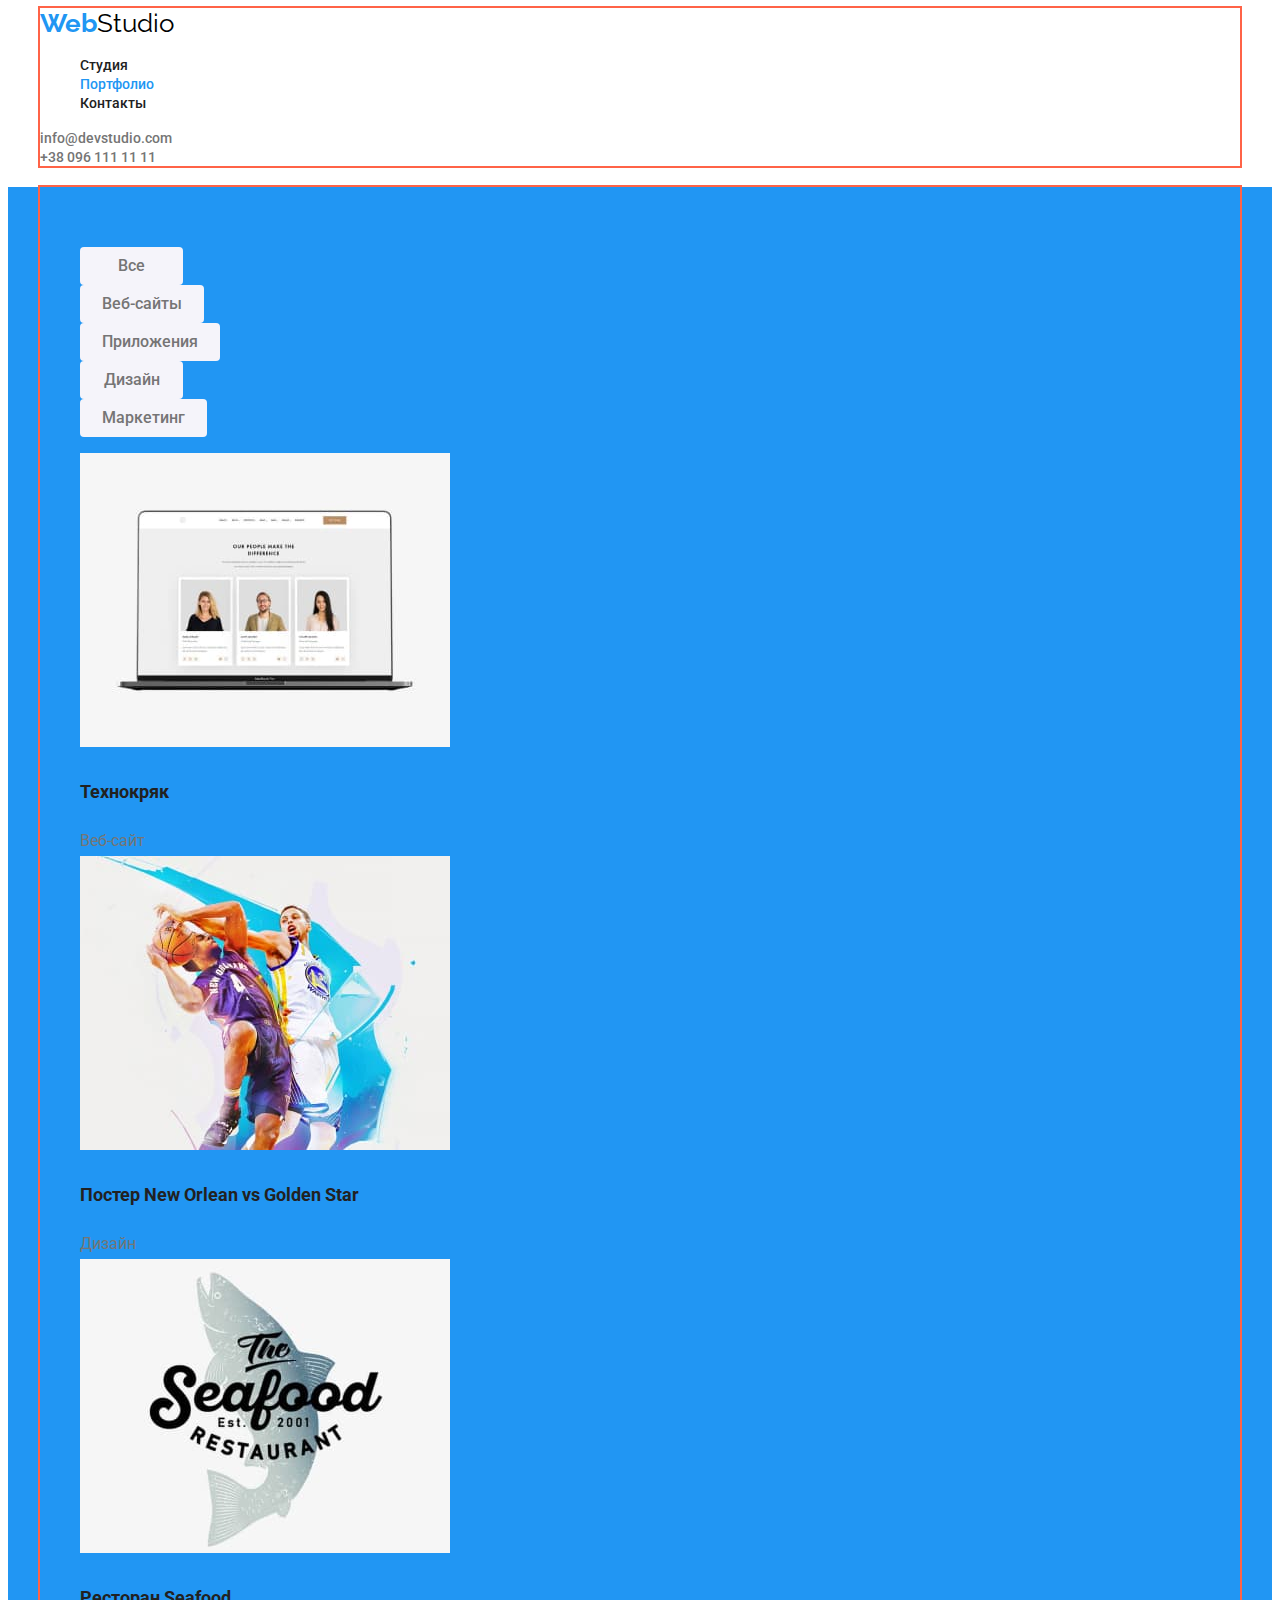
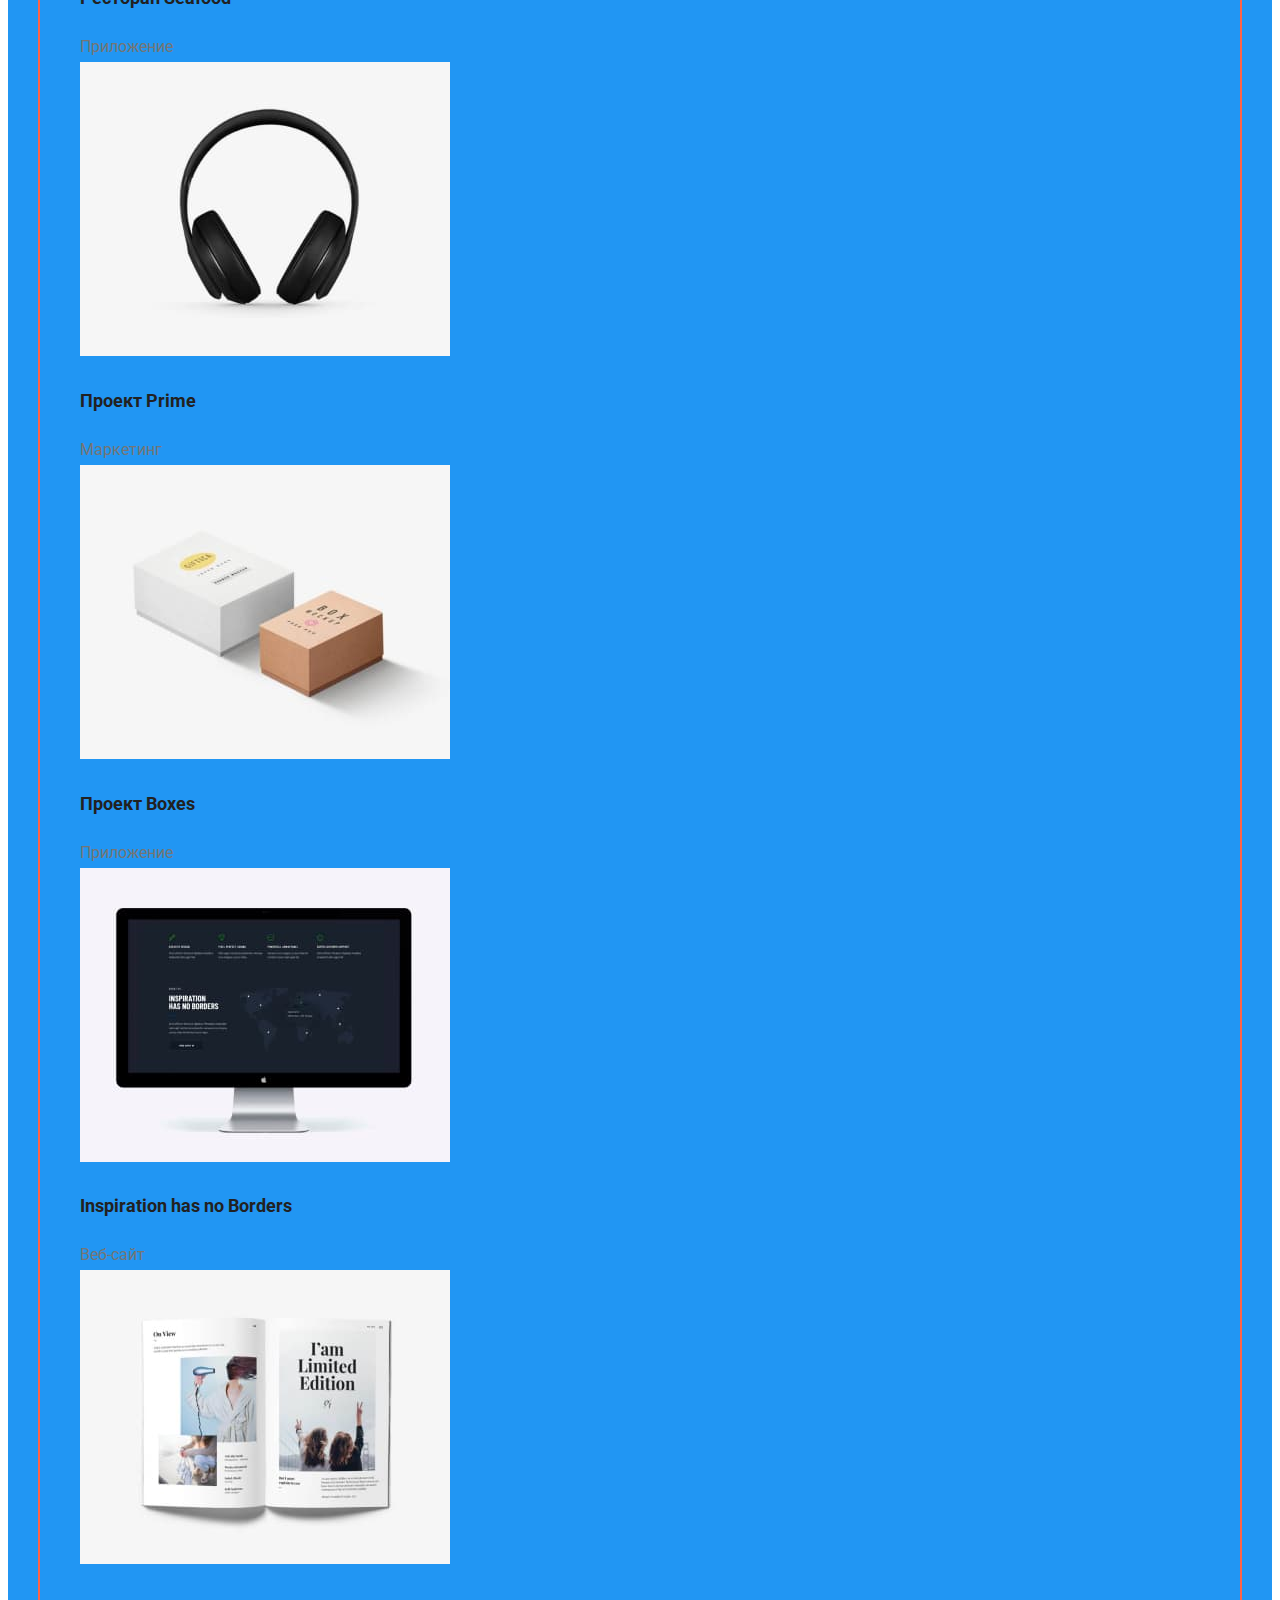
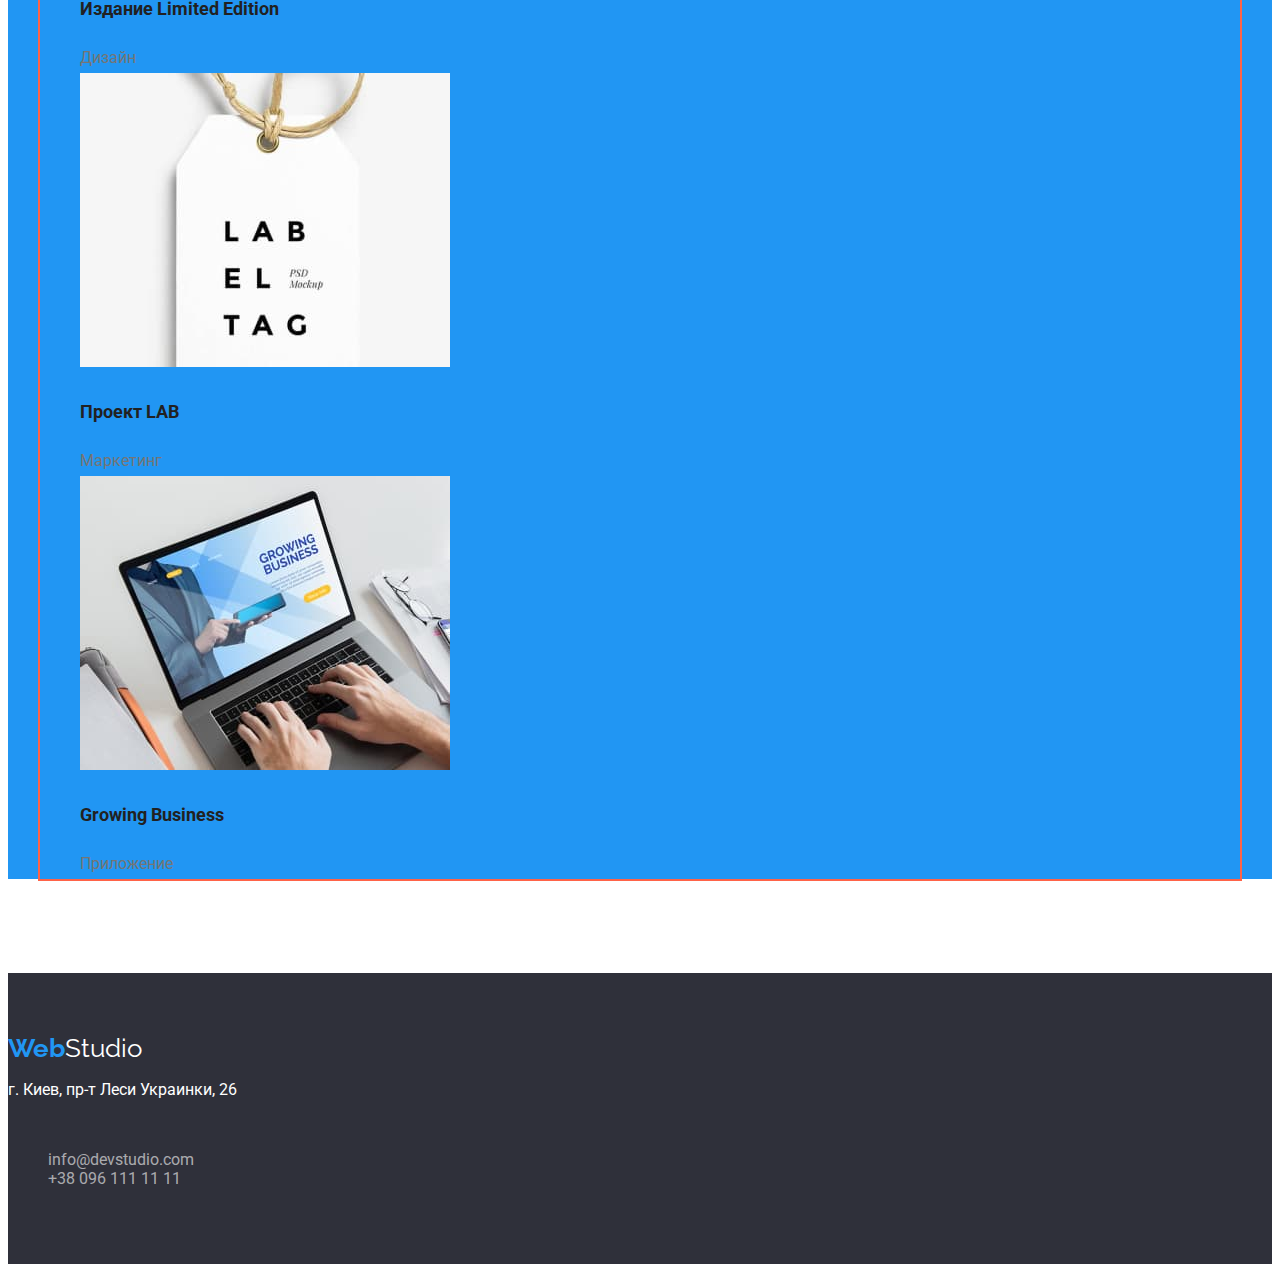
==== portfolio.html @ 6b180fa5 "HW3-marg-pad" ====
<!DOCTYPE html>
<html lang="ru">
<head>
    <meta charset="UTF-8">
    <meta http-equiv="X-UA-Compatible" content="IE=edge">
    <meta name="viewport" content="width=device-width, initial-scale=1.0">
    <title>Портфолио</title>
    <link rel="preconnect" href="https://fonts.googleapis.com">
    <link rel="preconnect" href="https://fonts.gstatic.com" crossorigin>
    <link
        href="https://fonts.googleapis.com/css2?family=Oleo+Script&family=Raleway:wght@700&family=Roboto:wght@400;500;700;900&display=swap"
        rel="stylesheet">
    <link rel="stylesheet" href="./css/styles.css">
</head>
<body>
    <!--Шапка профиля-->
    <div class="container">
        <header class="header">
            <nav class="nav">
                <a href="./index.html" class="logo"><span class="logo-part">Web</span>Studio</a>
                <ul class="nav-list">
                    <li><a href="./index.html" class="nav-link">Студия</a></li>
                    <li><a href="./portfolio.html" class="nav-link-current">Портфолио</a></li>
                    <li><a href="" class="nav-link">Контакты</a></li>
                </ul>
            </nav>
            <ul class="auth-list">
                <li><a href="mailto:info@devstudio.com" class="auth-link">info@devstudio.com</a></li>
                <li><a href="tel:+380961111111" class="auth-link">+38 096 111 11 11</a></li>
            </ul>
        </header>
    </div>
    <main>
        <!--Примеры работ-->
        <section class="works">
           <div class="container">
                <h1 class="works-title">Our works</h1>
                <ul class="filter-list">
                    <li><button type="button" class="filter-btn">Все</button></li>
                    <li><button type="button" class="filter-btn">Веб-сайты</button></li>
                    <li><button type="button" class="filter-btn">Приложения</button></li>
                    <li><button type="button" class="filter-btn">Дизайн</button></li>
                    <li><button type="button" class="filter-btn">Маркетинг</button></li>
                </ul>
                <ul class="exmp-list">
                    <li>
                        <a href="" class="exmp-link">
                            <img src="./images/img5.jpg" alt="notebook with photo" width="370" height="294">
                            <h2 class="exmp-title">Технокряк</h2>
                            <p class="exmp-text">Веб-сайт</p>
                        </a>
                    </li>
                    <li>
                        <a href="" class="exmp-link">
                            <img src="./images/img6.jpg" alt="basketball" width="370" height="294">
                            <h2 class="exmp-title">Постер New Orlean vs Golden Star</h2>
                            <p class="exmp-text">Дизайн</p>
                        </a>
                    </li>
                    <li>
                        <a href="" class="exmp-link">
                            <img src="./images/img7.jpg" alt="seafood restarant" width="370" height="294">
                            <h2 class="exmp-title">Ресторан Seafood</h2>
                            <p class="exmp-text">Приложение</p>
                        </a>
                    </li>
                    <li>
                        <a href="" class="exmp-link">
                            <img src="./images/img8.jpg" alt="headphones" width="370" height="294">
                            <h2 class="exmp-title">Проект Prime</h2>
                            <p class="exmp-text">Маркетинг</p>
                        </a>
                    </li>
                    <li>
                        <a href="" class="exmp-link">
                            <img src="./images/img9.jpg" alt="boxes" width="370" height="294">
                            <h2 class="exmp-title">Проект Boxes</h2>
                            <p class="exmp-text">Приложение</p>
                        </a>
                    </li>
                    <li>
                        <a href="" class="exmp-link">
                            <img src="./images/img10.jpg" alt="monitor" width="370" height="294">
                            <h2 class="exmp-title">Inspiration has no Borders</h2>
                            <p class="exmp-text">Веб-сайт</p>
                        </a>
                    </li>
                    <li>
                        <a href="" class="exmp-link">
                            <img src="./images/img11.jpg" alt="magazine" width="370" height="294">
                            <h2 class="exmp-title">Издание Limited Edition</h2>
                            <p class="exmp-text">Дизайн</p>
                        </a>
                    </li>
                    <li>
                        <a href="" class="exmp-link">
                            <img src="./images/img12.jpg" alt="label" width="370" height="294">
                            <h2 class="exmp-title">Проект LAB</h2>
                            <p class="exmp-text">Маркетинг</p>
                        </a>
                    </li>
                    <li>
                        <a href="" class="exmp-link">
                            <img src="./images/img13.jpg" alt="notebook with hands" width="370" height="294">
                            <h2 class="exmp-title">Growing Business</h2>
                            <p class="exmp-text">Приложение</p>
                        </a>
                    </li>
                </ul>
           </div>
        </section>
    </main>
    <!--Футер-->
    <footer class="footer">
        <a href="./index.html" class="logo-footer logo"><span class="logo-part">Web</span>Studio</a>
        <address class="adress">
            <p class="adress-coordinates">г. Киев, пр-т Леси Украинки, 26</p><br />
            <ul class="footer-list">
                <li>
                    <a href="mailto:info@devstudio.com" class="adress-link">info@devstudio.com</a> <br />
                </li>
                <li>
                    <a href="tel:+380961111111" class="adress-link">+38 096 111 11 11</a>
                </li>
            </ul>
    
        </address>
    </footer>
</body>
</html>
---- css/styles.css ----
:root {
  --primary-text-color: #757575;
  --title-text-color: #212121;
  --logo-color: #000000;
  --primary-white-color: #ffffff;
  --accent-color: #2196f3;
  --focus-btn: #188ce8;
  --bacground-fon-color: #f5f4fa;
  --footer-color: #2f303a;
  --link-color: rgba(255, 255, 255, 0.6);
}
body {
  background-color: var(--primary-white-color);
  color: var(--primary-text-color);
  font-family: Roboto, sans-serif;
}

/* цвет основного текста #757575 */
/* цвет второстепенного текста #212121 */
/* цвет акцента #2196F3 */
/* белый #FFFFFF*/
/* цвет futer #2F303A */
/* цвет фона #E5E5E5 */

/* Stiles for index.html */
.header {
  background-color: var(--primary-white-color);
}
.container{
  margin-left: auto;
  margin-right: auto;
  width: 1200px;
  outline: 2px solid tomato;
}
.logo {
  color: var(--logo-color);
  text-decoration: none;
  font-style: normal;

  font-family: Raleway;
  font-style: Bold;
  font-size: 26px;
  line-height: 1.19;
}
.logo-part {
  color: var(--accent-color);
  font-family: Raleway;
  font-weight: 700;
  font-size: 26px;
  line-height: 1.19;
}
/* Site nav */
.header {
  background-color: var(--primary-white-color);
}
.nav-list,
.auth-list {
  list-style: none;
}
.nav-link {
  text-decoration: none;
  color: var(--title-text-color);

  font-weight: 500;
  font-size: 14px;
  line-height: 1.14;
}
.nav-link:hover,
.nav-link:focus {
  color: var(--accent-color);
}
.nav-link-current {
  color: var(--accent-color);
  text-decoration: none;

  font-weight: 500;
  font-size: 14px;
  line-height: 1.14;
}
.auth-list{
  padding:0;
  margin:0;
}
.auth-link {
  color: var(--primary-text-color);

  text-decoration: none;
  font-weight: 500; 
  font-size: 14px;
  line-height: 1.14;
}
.auth-link:hover,
.auth-link:focus {
  color: var(--accent-color);}
/* Section oder */
.oder {
  background-color: var(--footer-color);
  text-align: center;
}
.oder-title {
  margin-top: 0;
  margin-bottom: 0;
  color: var(--primary-white-color);

  font-weight: 900;
  font-size: 44px;
  line-height: 1.36;
  margin-bottom: 30px; 
}
.oder-btn {
  border-radius: 4px;
  padding: 10px 32px;
  min-width: 200px;

  color: var(--primary-white-color);
  background-color: var(--accent-color);
  border: 1px solid var(--logo-color);

  font-family: Roboto;
  font-style: normal;
  font-weight: 700;
  font-size: 16px;
  line-height: 1.875;
  text-align: center;

  cursor: pointer;
}
.oder-btn:hover,
.oder-btn:focus {
  background-color: var(--focus-btn);
}
/* Site section */
.features-title {
  margin-top: 0;
  margin-bottom: 50px;

  color: var(--title-text-color);
  background-color: var(--primary-white-color);
  font-weight: 700;
  font-size: 36px;
  line-height: 1.16;
  text-align: center;
}
/* Section advant */
.advant,
.features {
  margin-top: 94px;
  margin-bottom:94px;
  background-color: var(--primary-white-color);
}
.advant-list,
.features-list,
.team-list {
  list-style: none;
  margin-top: 0;
  margin-bottom: 0;
}
.features-list{
  display: inline-block;
}
.advant-main-title {
  color: transparent;
  margin-top: 0;
  visibility: hidden;
}
.advant-title {
  margin-top: 0;
  margin-bottom: 10px;
  color: var(--title-text-color);

  text-transform: uppercase;
  font-weight: 700;
  font-size: 14px;
  line-height: 1.14;
}
.advant-text {
  margin-top: 0;
  margin-bottom: 0;
  font-size: 14px;
  line-height: 1.7;
}
/* Section team */
.team {
  margin-bottom: 94px;
  background-color: var(--bacground-fon-color);
}
.team-title {
  margin-top: 0;
  padding-top: 94px;
  margin-bottom: 50px;
  background-color: var(--bacground-fon-color);
  color: var(--title-text-color);
  
  font-weight: 700;
  font-size: 36px;
  line-height: 1.16;
  text-align: center;
}
.team-name {
  color: var(--title-text-color);
  font-weight: 500;
  font-size: 16px;
  line-height: 1.19;
}
.team-position {
  padding-bottom: 0;
  font-size: 16px;
  line-height: 1.19;
}
.team-list {
  margin-bottom: 0;
}
/* Footer */
.footer {
  padding-top: 60px;
  padding-bottom: 60px;
  background-color: var(--footer-color);
}
.adress-coordinates {
  color: var(--primary-white-color);
  text-decoration: none;
  font-style: normal;
}
.adress-link {
  color: var(--link-color);
  text-decoration: none;
  font-style: normal;
  list-style: none;
}
.adress-link:hover,
.adress-link:focus {
  color: var(--accent-color);
}
.logo-footer {
  color: var(--primary-white-color);
  text-decoration: none;

  font-style: 700;
  font-size: 26px;
  line-height: 1.19;
}
.footer-list {
  list-style: none;
}
/* Styles for portfolio.html */
.filter-list,
.exmp-list {
  list-style: none;
}
.works{
  background-color: #2196f3;
  margin-top: 0;
}
.filter-btn {
  border-radius: 4px;
  padding: 6px 22px;
  min-width: 103px;

  color: var(--primary-text-color);
  background-color: var(--bacground-fon-color);
  border: none;

  font-family: Roboto;
  font-weight: 500;
  font-size: 16px;
  line-height: 1.625;
  text-align: center;

  cursor: pointer;
}
.filter-btn:hover,
.filter-btn:focus {
  color: var(--primary-white-color);
  background-color: var(--accent-color);
  box-shadow: 0px 3px 1px rgba(0, 0, 0, 0.1), 0px 1px 2px rgba(0, 0, 0, 0.08), 0px 2px 2px rgba(0, 0, 0, 0.12);
  border-radius: 4px;
}
.works-title {
  color: transparent;
  visibility: hidden;
}
.exmp-link:hover,
.exmp-link:focus {
  color: var(--title-text-color);
}
.exmp-link {
  text-decoration: none;
  color: var(--title-text-color);

  font-weight: 700;
  font-size: 18px;
  line-height: 2;
}
.exmp-title {
  color: var(--title-text-color);

  font-weight: 700;
  font-size: 18px;
  line-height: 2;
}
.exmp-text {
  color: var(--primary-text-color);
  margin-bottom: 0;

  font-weight: 400;
  font-size: 16px;
  line-height: 1.875;
}
.exmp-list{
  padding-bottom: 0;
  margin-bottom: 94px;
}
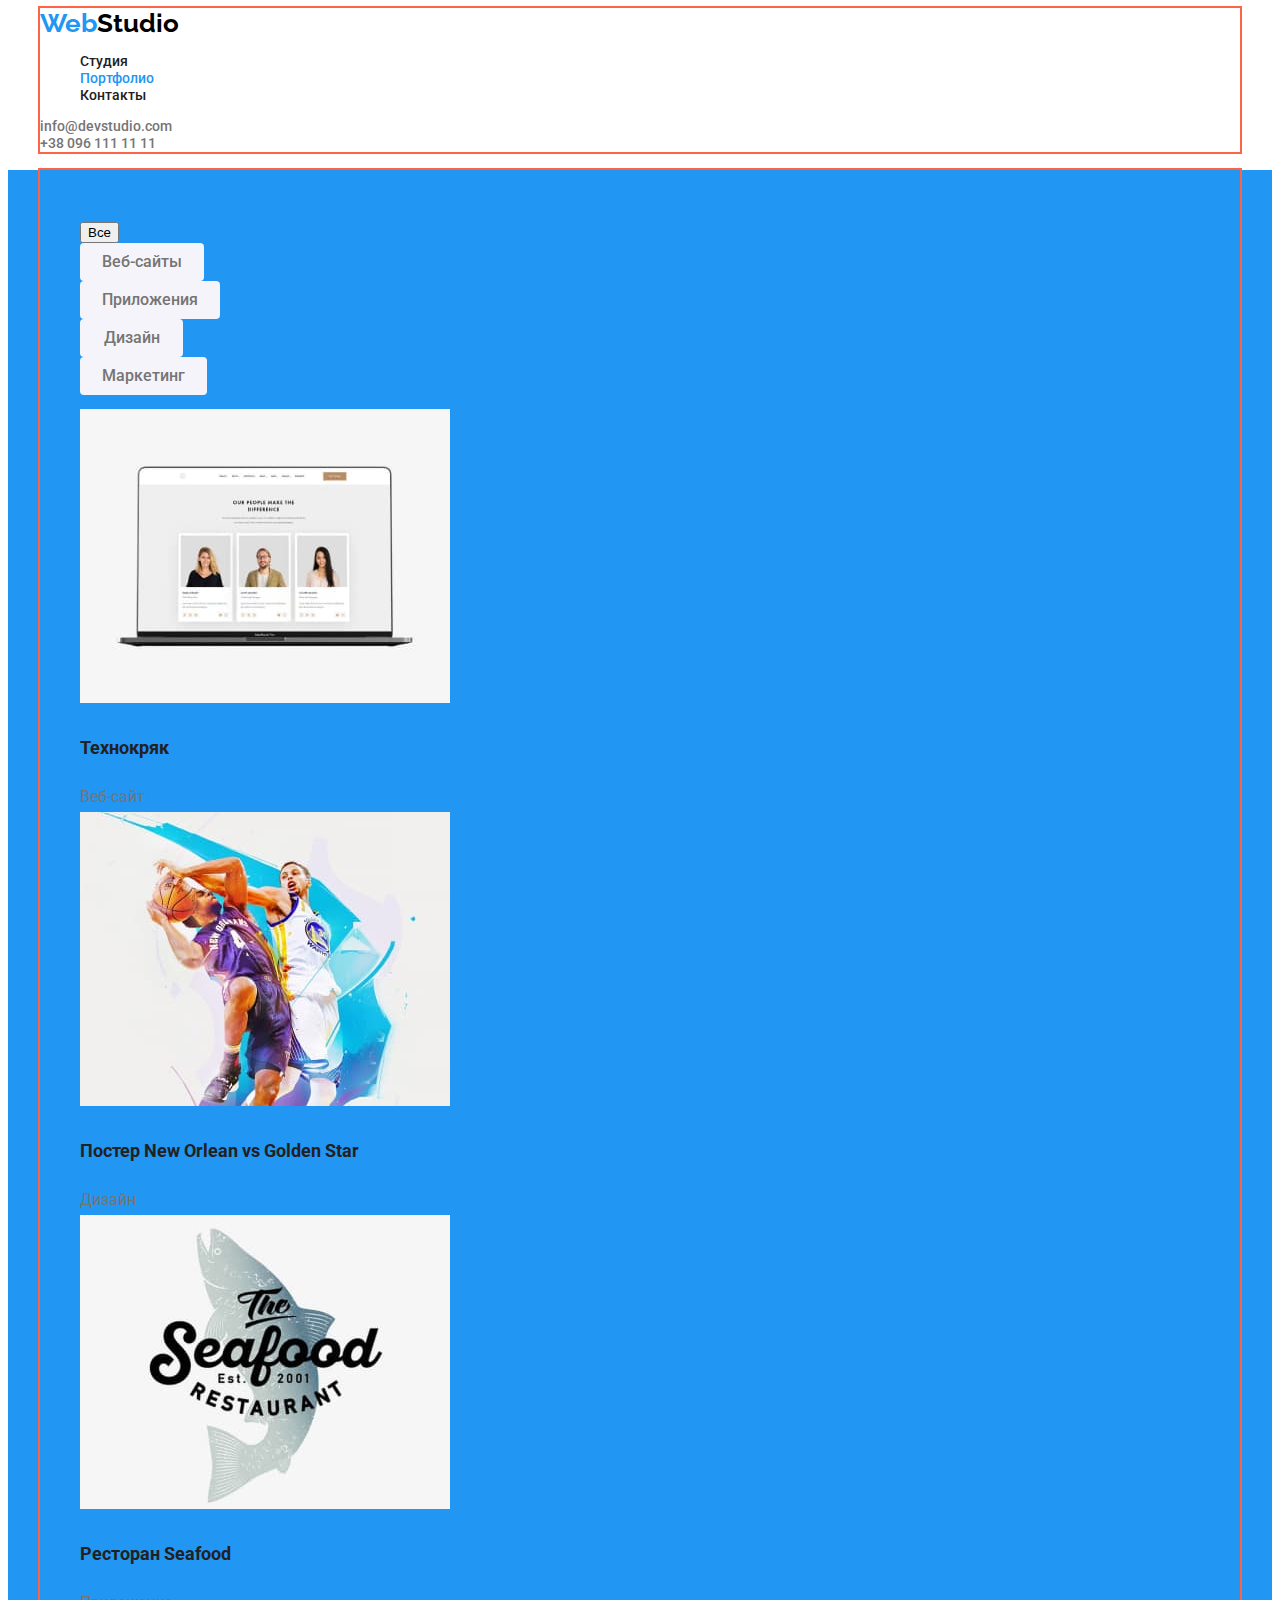
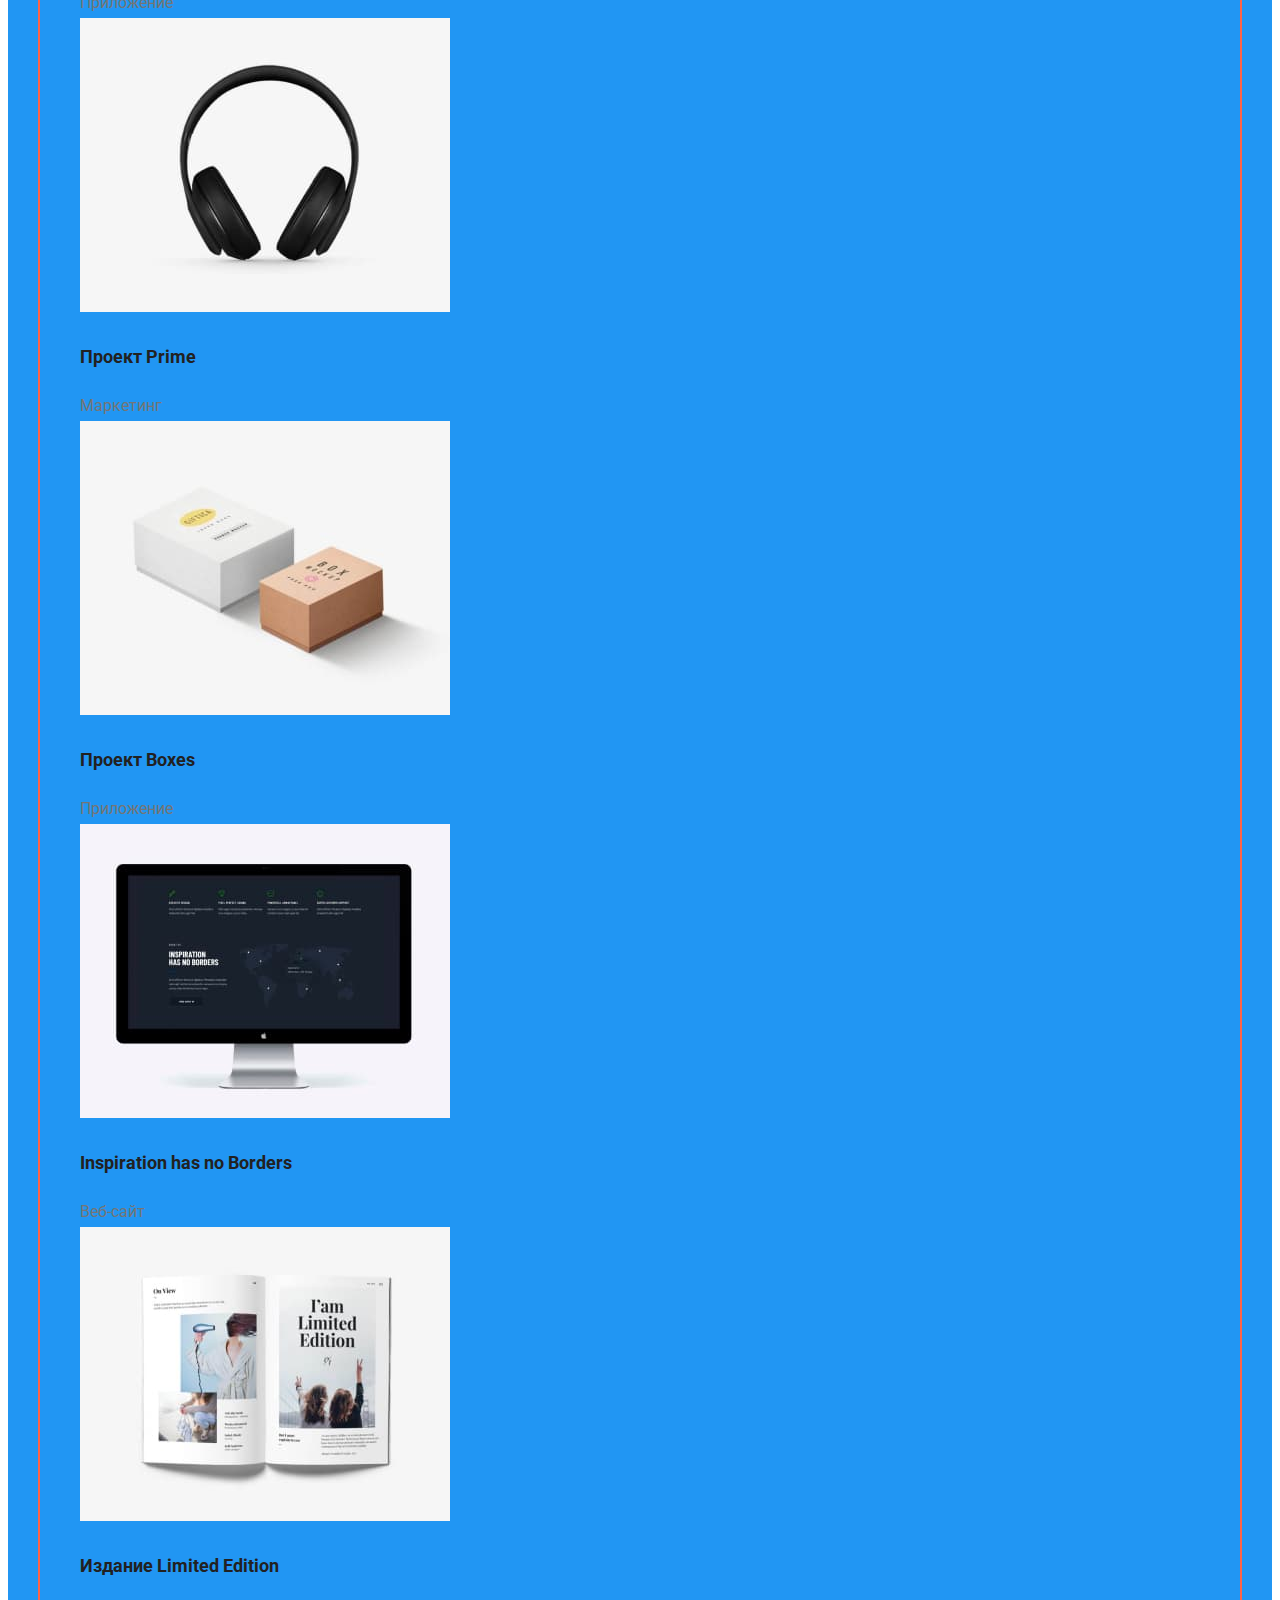
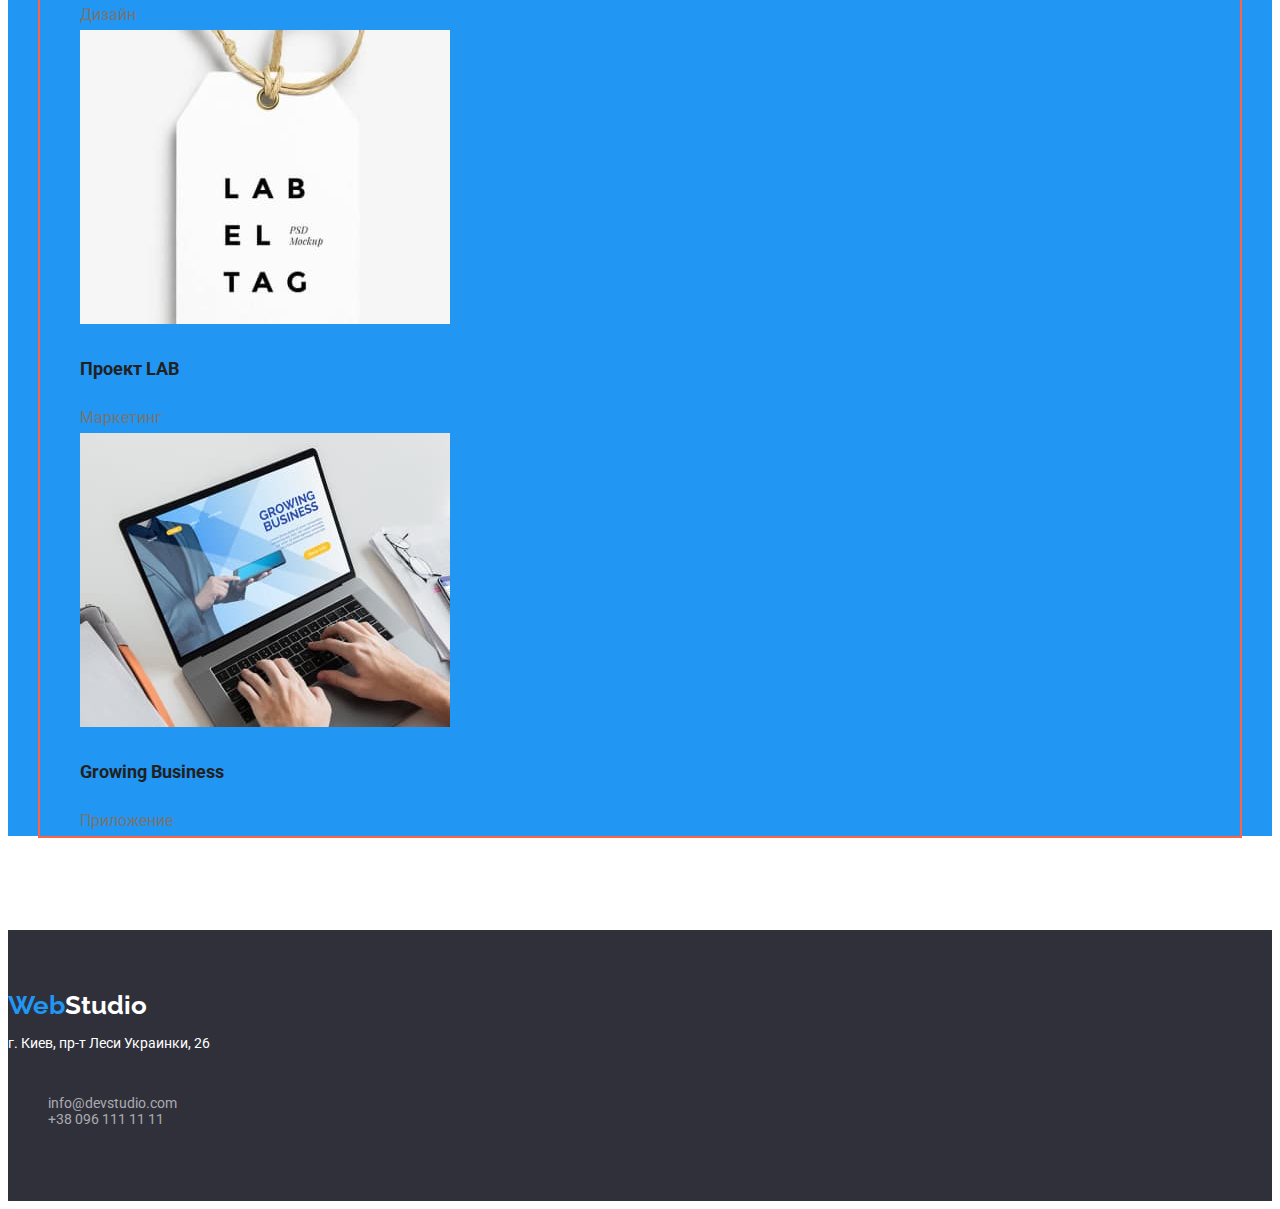
==== commit 8ea6a527: "HW3-rightHW2" ====
--- a/portfolio.html
+++ b/portfolio.html
@@ -36,7 +36,7 @@
            <div class="container">
                 <h1 class="works-title">Our works</h1>
                 <ul class="filter-list">
-                    <li><button type="button" class="filter-btn">Все</button></li>
+                    <li><button type="button" class="filter-btn-current">Все</button></li>
                     <li><button type="button" class="filter-btn">Веб-сайты</button></li>
                     <li><button type="button" class="filter-btn">Приложения</button></li>
                     <li><button type="button" class="filter-btn">Дизайн</button></li>
--- a/css/styles.css
+++ b/css/styles.css
@@ -13,6 +13,7 @@
   background-color: var(--primary-white-color);
   color: var(--primary-text-color);
   font-family: Roboto, sans-serif;
+  font-size: 14px;
 }
 
 /* цвет основного текста #757575 */
@@ -38,7 +39,7 @@
   font-style: normal;
 
   font-family: Raleway;
-  font-style: Bold;
+  font-weight: Bold;
   font-size: 26px;
   line-height: 1.19;
 }
@@ -235,7 +236,7 @@
   color: var(--primary-white-color);
   text-decoration: none;
 
-  font-style: 700;
+  font-weight: 700;
   font-size: 26px;
   line-height: 1.19;
 }
@@ -268,6 +269,11 @@
 
   cursor: pointer;
 }
+.filter-btn.current{
+  color: var(--primary-white-color);
+  background-color: var(--accent-color);
+  box-shadow: 0px 3px 1px rgba(0, 0, 0, 0.1), 0px 1px 2px rgba(0, 0, 0, 0.08), 0px 2px 2px rgba(0, 0, 0, 0.12);
+}
 .filter-btn:hover,
 .filter-btn:focus {
   color: var(--primary-white-color);
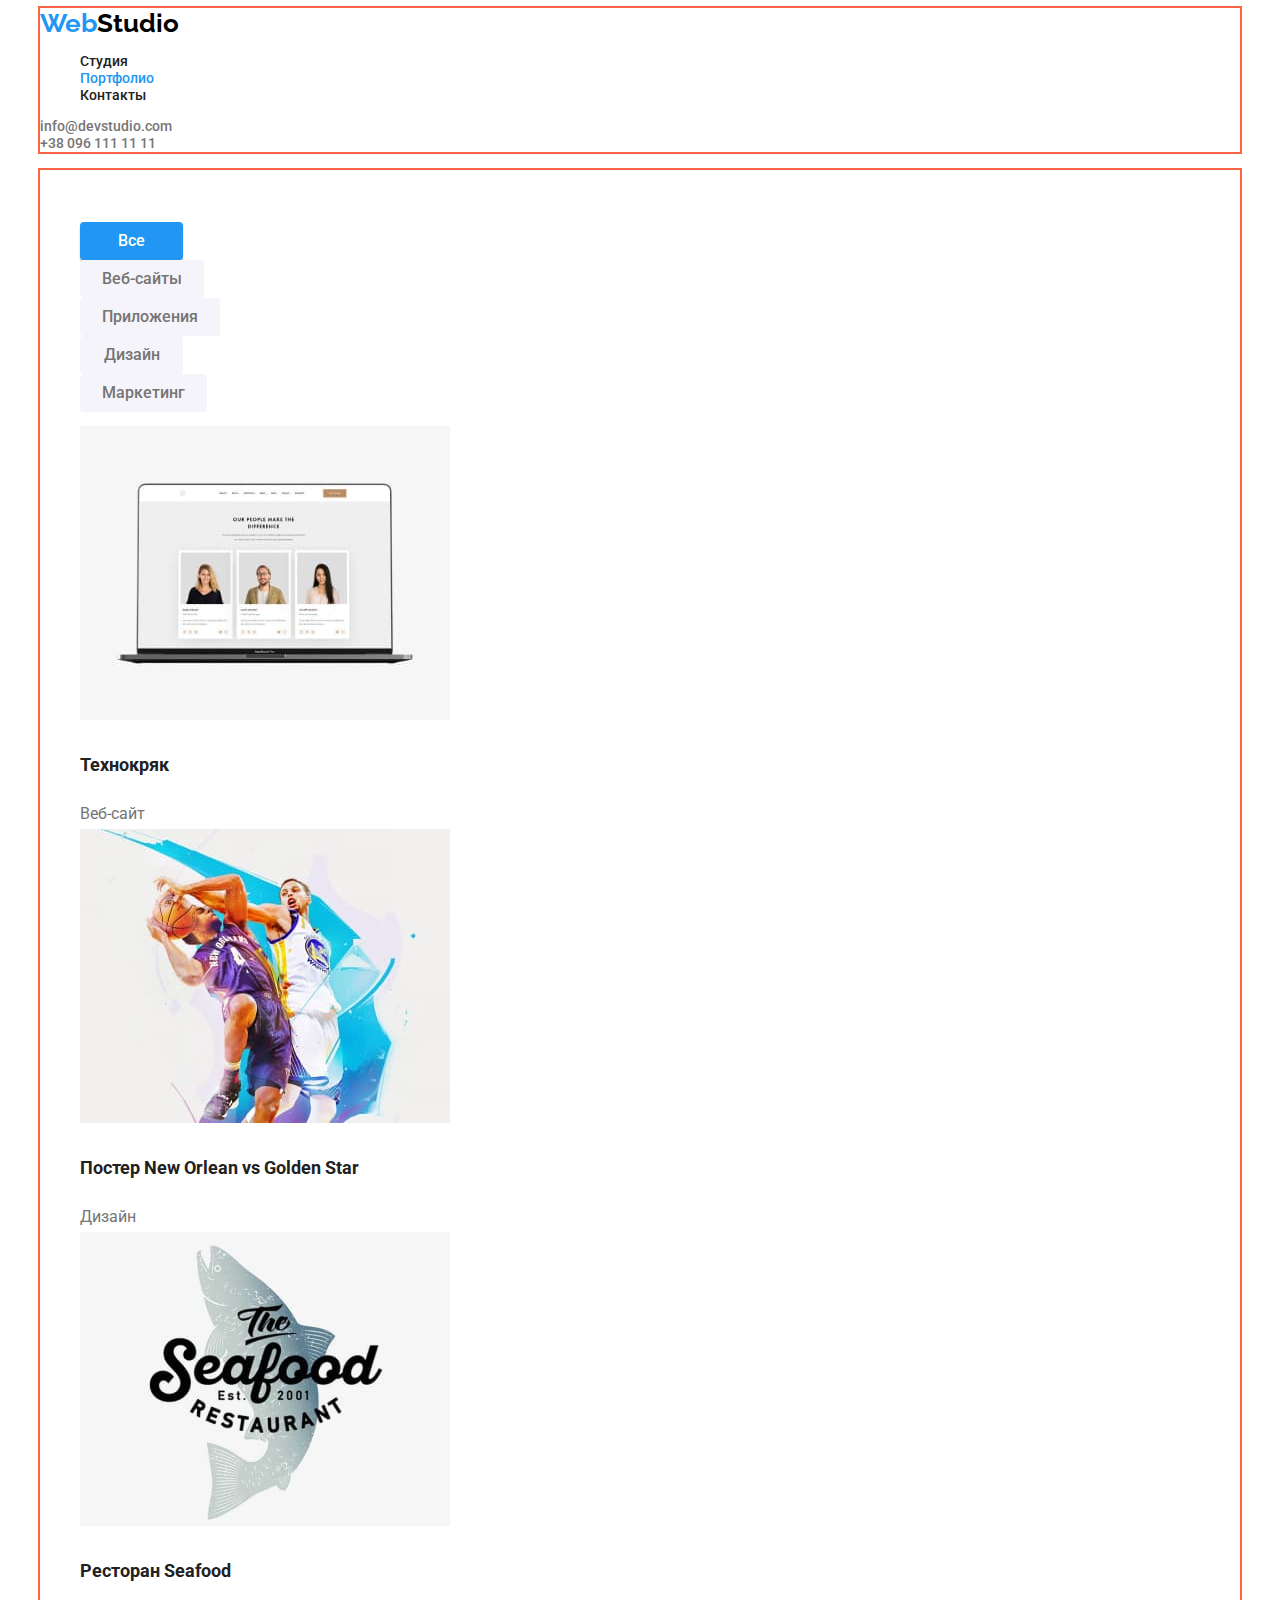
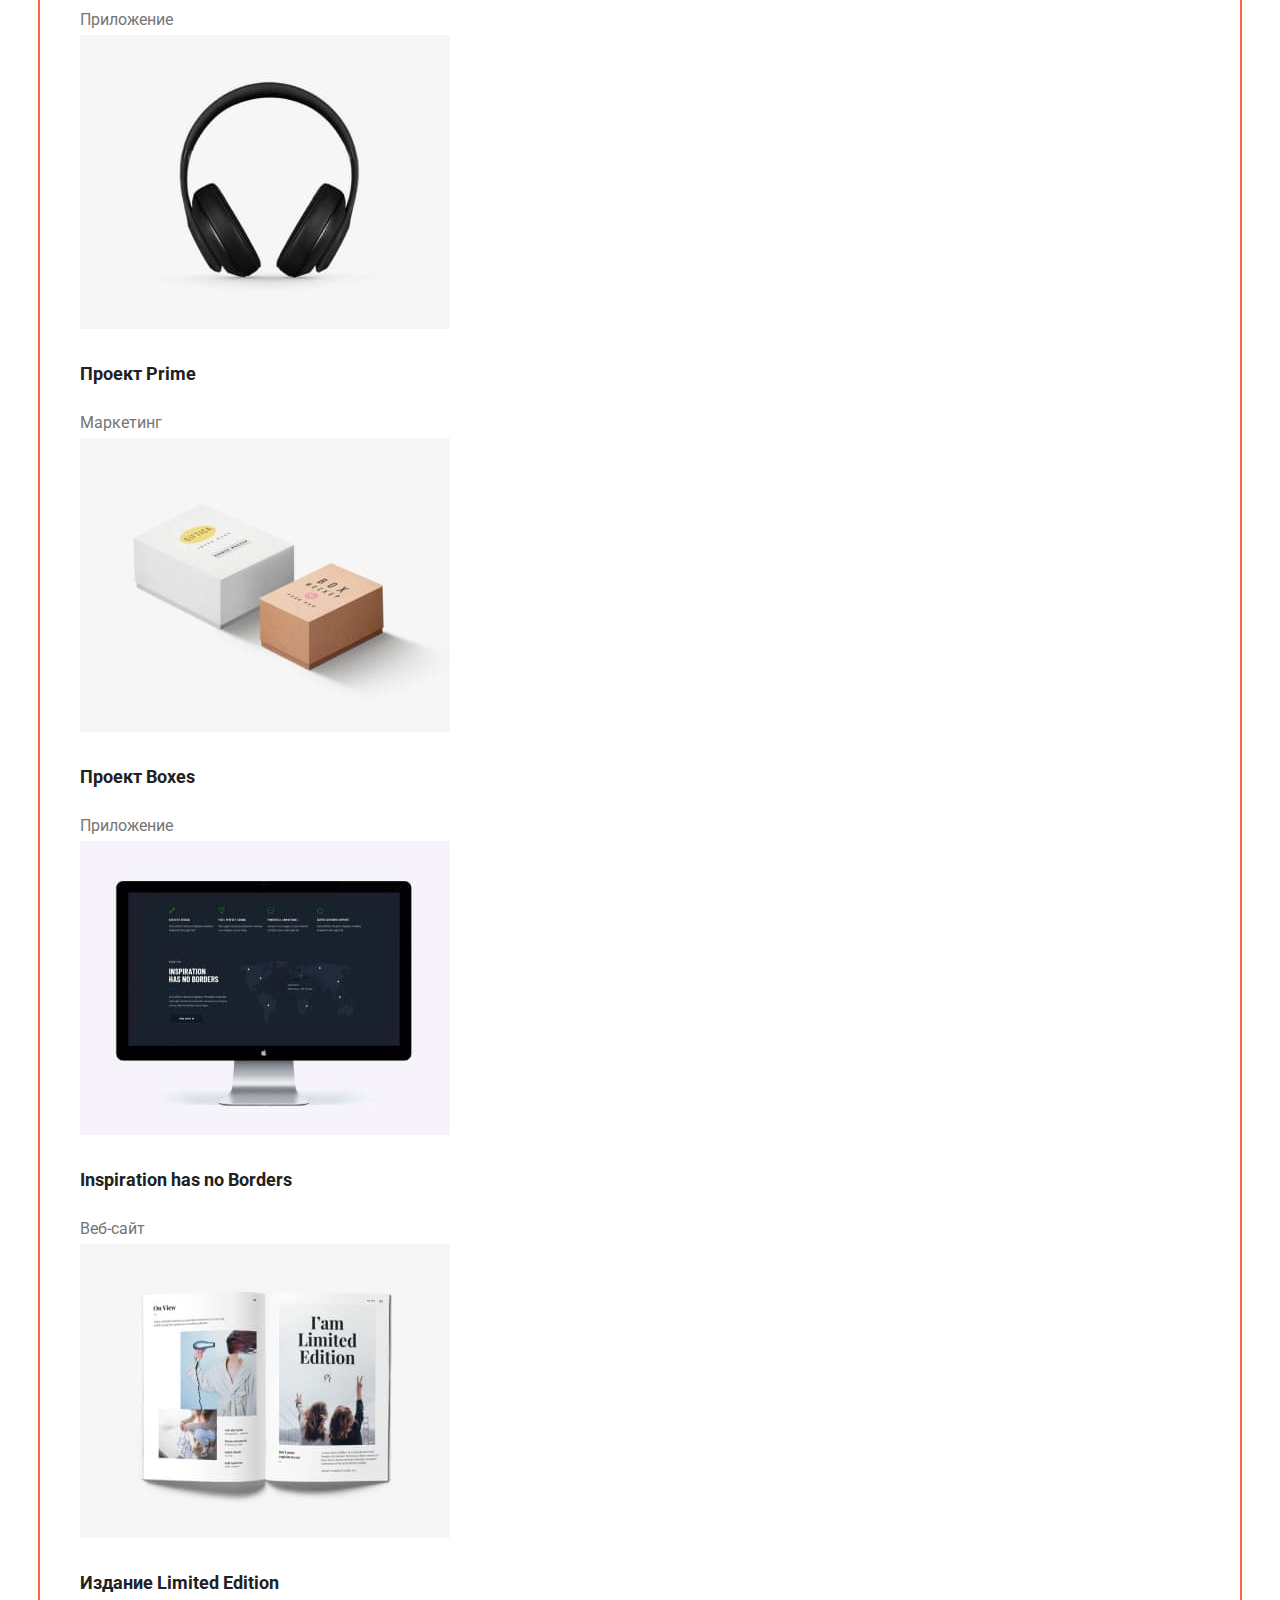
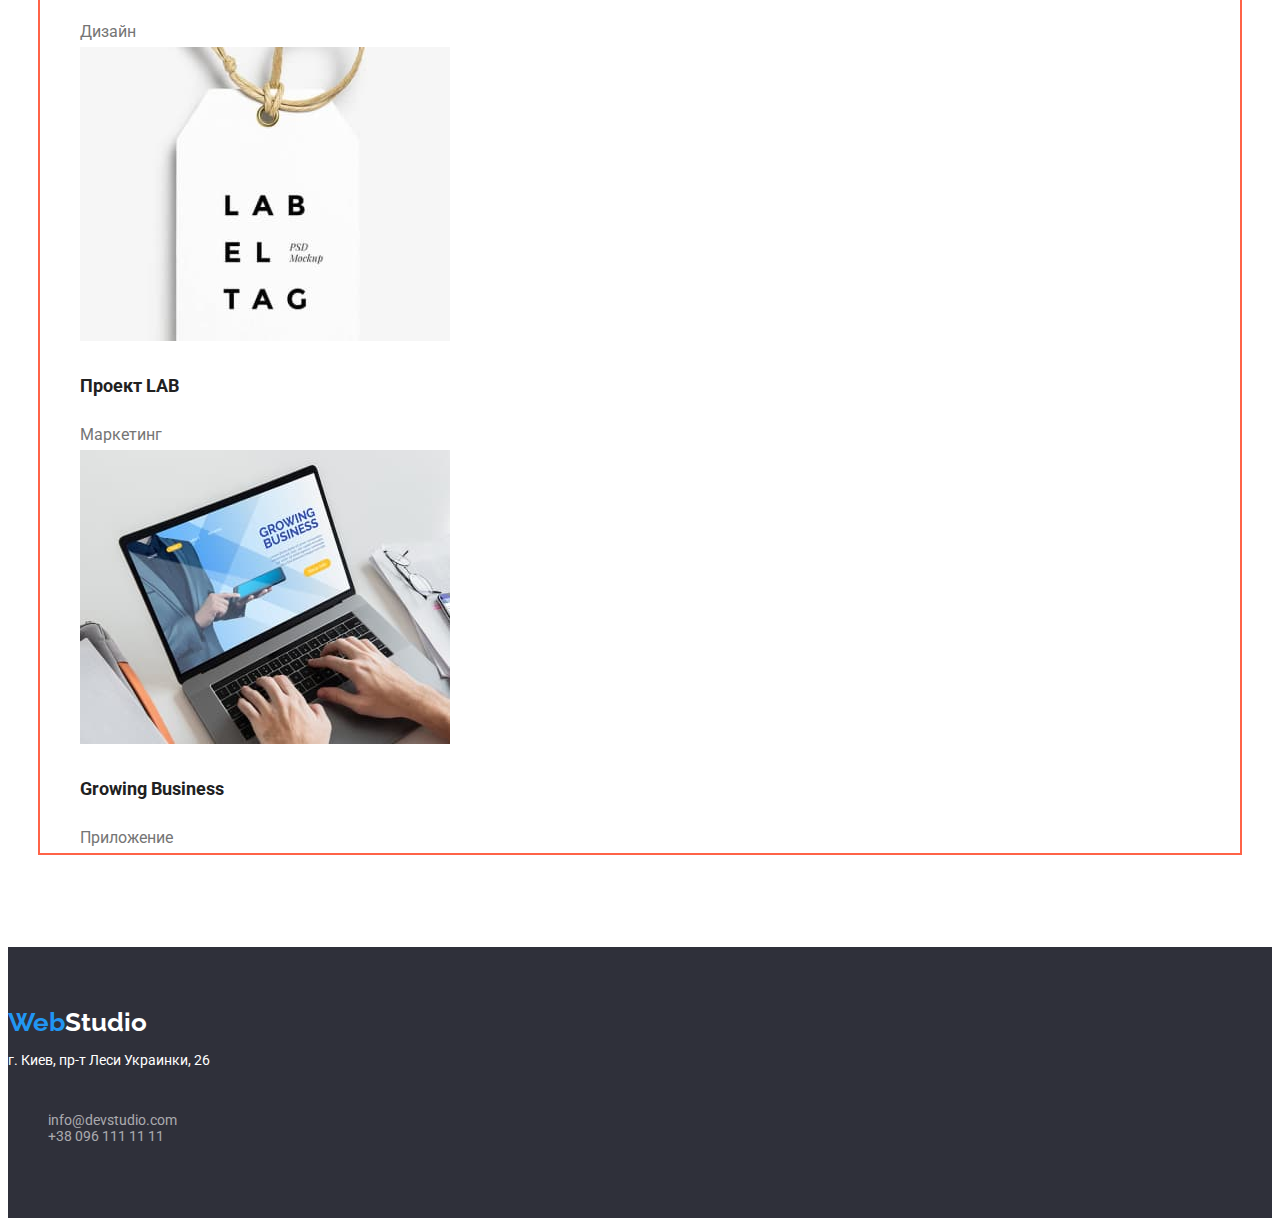
==== commit 5f242b1e: "HW3-button" ====
--- a/portfolio.html
+++ b/portfolio.html
@@ -36,7 +36,7 @@
            <div class="container">
                 <h1 class="works-title">Our works</h1>
                 <ul class="filter-list">
-                    <li><button type="button" class="filter-btn-current">Все</button></li>
+                    <li><button type="button" class="filter-btn current">Все</button></li>
                     <li><button type="button" class="filter-btn">Веб-сайты</button></li>
                     <li><button type="button" class="filter-btn">Приложения</button></li>
                     <li><button type="button" class="filter-btn">Дизайн</button></li>
--- a/css/styles.css
+++ b/css/styles.css
@@ -249,7 +249,6 @@
   list-style: none;
 }
 .works{
-  background-color: #2196f3;
   margin-top: 0;
 }
 .filter-btn {
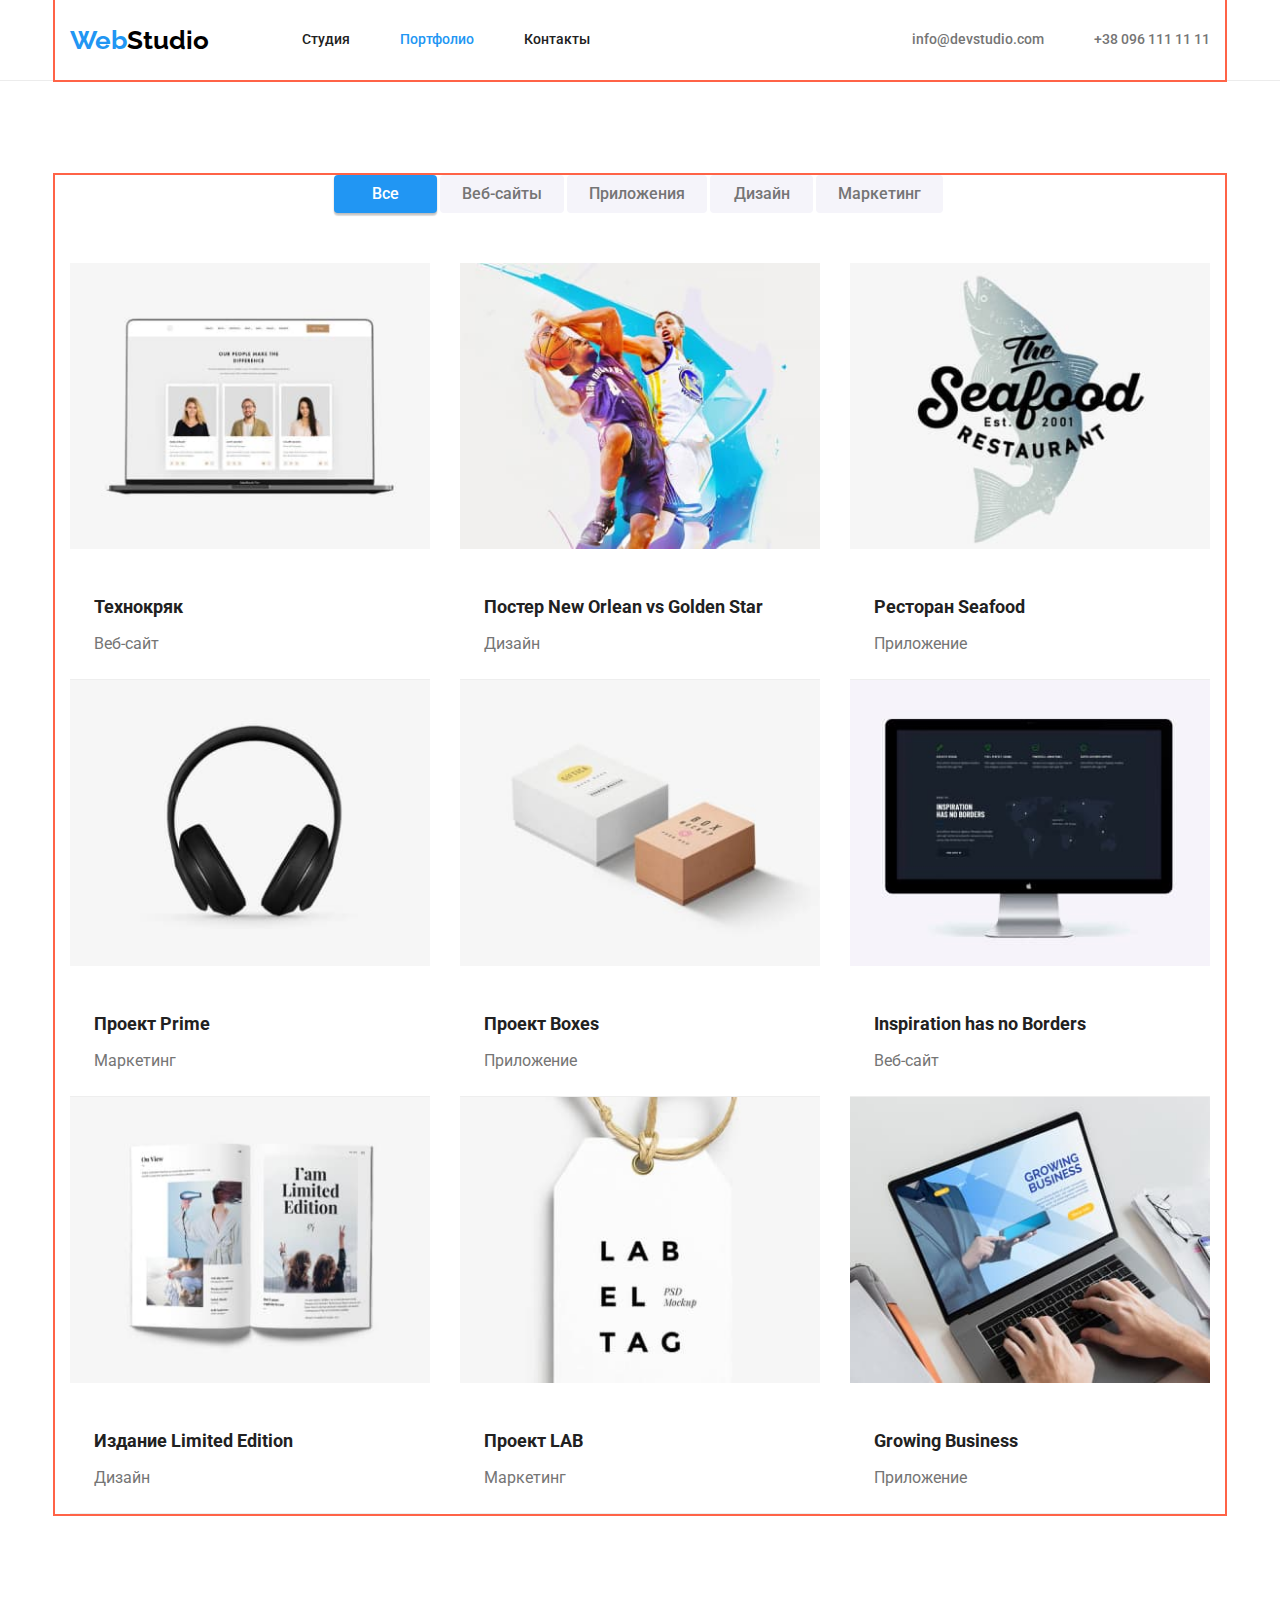
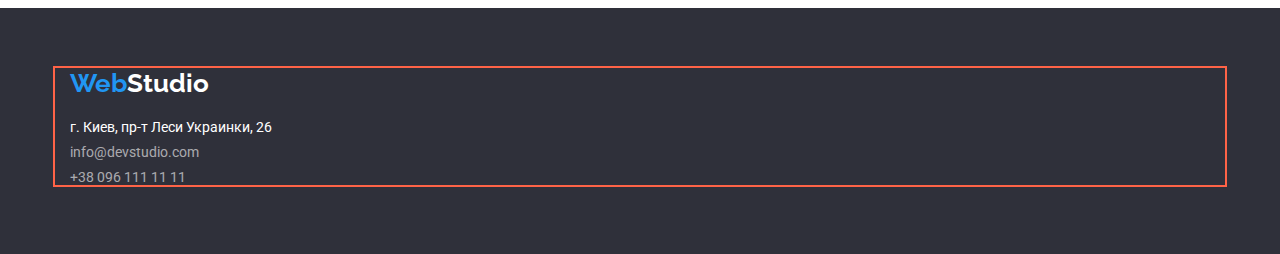
==== commit 8e0b8896: "HW3+flex" ====
--- a/portfolio.html
+++ b/portfolio.html
@@ -10,29 +10,30 @@
     <link
         href="https://fonts.googleapis.com/css2?family=Oleo+Script&family=Raleway:wght@700&family=Roboto:wght@400;500;700;900&display=swap"
         rel="stylesheet">
+    <link rel="stylesheet" href="https://cdnjs.cloudflare.com/ajax/libs/modern-normalize/1.1.0/modern-normalize.min.css">
     <link rel="stylesheet" href="./css/styles.css">
 </head>
 <body>
     <!--Шапка профиля-->
-    <div class="container">
-        <header class="header">
+    <header class="header">
+        <div class="container nav-auth">
             <nav class="nav">
                 <a href="./index.html" class="logo"><span class="logo-part">Web</span>Studio</a>
                 <ul class="nav-list">
-                    <li><a href="./index.html" class="nav-link">Студия</a></li>
-                    <li><a href="./portfolio.html" class="nav-link-current">Портфолио</a></li>
-                    <li><a href="" class="nav-link">Контакты</a></li>
+                    <li class="nav-item"><a href="./index.html" class="nav-link">Студия</a></li>
+                    <li class="nav-item"><a href="./portfolio.html" class="nav-link current">Портфолио</a></li>
+                    <li class="nav-item"><a href="" class="nav-link">Контакты</a></li>
                 </ul>
             </nav>
             <ul class="auth-list">
-                <li><a href="mailto:info@devstudio.com" class="auth-link">info@devstudio.com</a></li>
-                <li><a href="tel:+380961111111" class="auth-link">+38 096 111 11 11</a></li>
+                <li class="auth-item"><a href="mailto:info@devstudio.com" class="auth-link">info@devstudio.com</a></li>
+                <li class="auth-item"><a href="tel:+380961111111" class="auth-link">+38 096 111 11 11</a></li>
             </ul>
-        </header>
-    </div>
+        </div>
+    </header>
     <main>
         <!--Примеры работ-->
-        <section class="works">
+        <section class="works section">
            <div class="container">
                 <h1 class="works-title">Our works</h1>
                 <ul class="filter-list">
@@ -43,67 +44,104 @@
                     <li><button type="button" class="filter-btn">Маркетинг</button></li>
                 </ul>
                 <ul class="exmp-list">
-                    <li>
+                    <li class="exmp-item">
                         <a href="" class="exmp-link">
-                            <img src="./images/img5.jpg" alt="notebook with photo" width="370" height="294">
-                            <h2 class="exmp-title">Технокряк</h2>
-                            <p class="exmp-text">Веб-сайт</p>
+                                <div class="card-tunb">
+                                    <img src="./images/img5.jpg" alt="notebook with photo" width="370" height="294">
+                                </div>
+                                <div class="card-content">
+                                    <h2 class="exmp-title">Технокряк</h2>
+                                    <p class="exmp-text">Веб-сайт</p>
+                                </div>
+                            </a>
+                    </li>
+                    <li class="exmp-item">
+                        <a href="" class="exmp-link">
+                            <div class="card-tunb">
+                            
+                                <img src="./images/img6.jpg" alt="basketball" width="370" height="294">
+                            </div>
+                            <div class="card-content">
+                                <h2 class="exmp-title">Постер New Orlean vs Golden Star</h2>
+                                <p class="exmp-text">Дизайн</p>
+                            </div>
                         </a>
                     </li>
-                    <li>
+                    <li class="exmp-item">
                         <a href="" class="exmp-link">
-                            <img src="./images/img6.jpg" alt="basketball" width="370" height="294">
-                            <h2 class="exmp-title">Постер New Orlean vs Golden Star</h2>
-                            <p class="exmp-text">Дизайн</p>
+                            <div class="card-tunb">
+                                <img src="./images/img7.jpg" alt="seafood restarant" width="370" height="294">
+                            </div>
+                            <div class="card-content">
+                                <h2 class="exmp-title">Ресторан Seafood</h2>
+                                <p class="exmp-text">Приложение</p>
+                            </div>
                         </a>
                     </li>
-                    <li>
+                    <li class="exmp-item">
                         <a href="" class="exmp-link">
-                            <img src="./images/img7.jpg" alt="seafood restarant" width="370" height="294">
-                            <h2 class="exmp-title">Ресторан Seafood</h2>
-                            <p class="exmp-text">Приложение</p>
+                            <div class="card-tunb">
+                                <img src="./images/img8.jpg" alt="headphones" width="370" height="294">
+                            </div>
+                            <div class="card-content">
+                                <h2 class="exmp-title">Проект Prime</h2>
+                                <p class="exmp-text">Маркетинг</p>
+                            </div>
                         </a>
                     </li>
-                    <li>
+                    <li class="exmp-item">
                         <a href="" class="exmp-link">
-                            <img src="./images/img8.jpg" alt="headphones" width="370" height="294">
-                            <h2 class="exmp-title">Проект Prime</h2>
-                            <p class="exmp-text">Маркетинг</p>
+                            <div class="card-tunb">
+                                <img src="./images/img9.jpg" alt="boxes" width="370" height="294">
+                            </div>
+                            <div class="card-content">
+                                <h2 class="exmp-title">Проект Boxes</h2>
+                                <p class="exmp-text">Приложение</p>
+                            </div>
                         </a>
                     </li>
-                    <li>
+                    <li class="exmp-item">
                         <a href="" class="exmp-link">
-                            <img src="./images/img9.jpg" alt="boxes" width="370" height="294">
-                            <h2 class="exmp-title">Проект Boxes</h2>
-                            <p class="exmp-text">Приложение</p>
+                            <div class="card-tunb">
+                                <img src="./images/img10.jpg" alt="monitor" width="370" height="294">
+                            </div>
+                            <div class="card-content">
+                                <h2 class="exmp-title">Inspiration has no Borders</h2>
+                                <p class="exmp-text">Веб-сайт</p>
+                            </div>
                         </a>
                     </li>
-                    <li>
+                    <li class="exmp-item">
                         <a href="" class="exmp-link">
-                            <img src="./images/img10.jpg" alt="monitor" width="370" height="294">
-                            <h2 class="exmp-title">Inspiration has no Borders</h2>
-                            <p class="exmp-text">Веб-сайт</p>
+                            <div class="card-tunb">
+                                <img src="./images/img11.jpg" alt="magazine" width="370" height="294">
+                            </div>
+                            <div class="card-content">
+                                <h2 class="exmp-title">Издание Limited Edition</h2>
+                                <p class="exmp-text">Дизайн</p>
+                            </div>
                         </a>
                     </li>
-                    <li>
+                    <li class="exmp-item">
                         <a href="" class="exmp-link">
-                            <img src="./images/img11.jpg" alt="magazine" width="370" height="294">
-                            <h2 class="exmp-title">Издание Limited Edition</h2>
-                            <p class="exmp-text">Дизайн</p>
+                            <div class="card-tunb">
+                                <img src="./images/img12.jpg" alt="label" width="370" height="294">
+                            </div>
+                            <div class="card-content">
+                                <h2 class="exmp-title">Проект LAB</h2>
+                                <p class="exmp-text">Маркетинг</p>
+                            </div>
                         </a>
                     </li>
-                    <li>
+                    <li class="exmp-item">
                         <a href="" class="exmp-link">
-                            <img src="./images/img12.jpg" alt="label" width="370" height="294">
-                            <h2 class="exmp-title">Проект LAB</h2>
-                            <p class="exmp-text">Маркетинг</p>
-                        </a>
-                    </li>
-                    <li>
-                        <a href="" class="exmp-link">
-                            <img src="./images/img13.jpg" alt="notebook with hands" width="370" height="294">
-                            <h2 class="exmp-title">Growing Business</h2>
-                            <p class="exmp-text">Приложение</p>
+                            <div class="card-tunb">
+                                <img src="./images/img13.jpg" alt="notebook with hands" width="370" height="294">
+                            </div>
+                            <div class="card-content">
+                                <h2 class="exmp-title">Growing Business</h2>
+                                <p class="exmp-text">Приложение</p>
+                            </div>
                         </a>
                     </li>
                 </ul>
@@ -112,19 +150,20 @@
     </main>
     <!--Футер-->
     <footer class="footer">
-        <a href="./index.html" class="logo-footer logo"><span class="logo-part">Web</span>Studio</a>
-        <address class="adress">
-            <p class="adress-coordinates">г. Киев, пр-т Леси Украинки, 26</p><br />
-            <ul class="footer-list">
-                <li>
-                    <a href="mailto:info@devstudio.com" class="adress-link">info@devstudio.com</a> <br />
-                </li>
-                <li>
-                    <a href="tel:+380961111111" class="adress-link">+38 096 111 11 11</a>
-                </li>
-            </ul>
-    
-        </address>
+        <div class="container">
+            <a href="./index.html" class="logo-footer logo"><span class="logo-part">Web</span>Studio</a>
+            <address class="adress">
+                <p class="adress-coordinates">г. Киев, пр-т Леси Украинки, 26</p>
+                <ul class="footer-list">
+                    <li>
+                        <a href="mailto:info@devstudio.com" class="adress-link">info@devstudio.com</a>
+                    </li>
+                    <li>
+                        <a href="tel:+380961111111" class="adress-link">+38 096 111 11 11</a>
+                    </li>
+                </ul>
+            </address>
+        </div>
     </footer>
 </body>
 </html>--- a/css/styles.css
+++ b/css/styles.css
@@ -1,13 +1,29 @@
 :root {
-  --primary-text-color: #757575;
-  --title-text-color: #212121;
-  --logo-color: #000000;
+  --primary-text-color:  #757575;
+  --title-text-color:    #212121;
+  --logo-color:          #000000;
   --primary-white-color: #ffffff;
-  --accent-color: #2196f3;
-  --focus-btn: #188ce8;
+  --accent-color:        #2196f3;
+  --focus-btn:           #188ce8;
   --bacground-fon-color: #f5f4fa;
-  --footer-color: #2f303a;
+  --footer-color:        #2f303a;
   --link-color: rgba(255, 255, 255, 0.6);
+
+  --card-set-gap: 30px;
+}
+html{
+  box-sizing: border-box;
+}
+*, *::after, *::before{
+  box-sizing: inherit;
+}
+h1, h2, h3, h4, h5, h6, p{
+  margin: 0;
+}
+img{
+  display: block;
+  max-width: 100%;
+  height: auto;
 }
 body {
   background-color: var(--primary-white-color);
@@ -26,18 +42,22 @@
 /* Stiles for index.html */
 .header {
   background-color: var(--primary-white-color);
+  border-bottom: 1px solid #ECECEC;
 }
 .container{
-  margin-left: auto;
-  margin-right: auto;
-  width: 1200px;
+  margin: 0 auto;
+  padding: 0 15px;
+  width: 1170px;
   outline: 2px solid tomato;
+  }
+.section{
+  padding-top: 94px;
+  padding-bottom: 94px;
 }
 .logo {
   color: var(--logo-color);
   text-decoration: none;
-  font-style: normal;
-
+ 
   font-family: Raleway;
   font-weight: Bold;
   font-size: 26px;
@@ -51,48 +71,78 @@
   line-height: 1.19;
 }
 /* Site nav */
-.header {
-  background-color: var(--primary-white-color);
+ .nav{
+  display: flex;
+  align-items: center;
+  }
+.nav-auth{
+  display: flex;
+  align-items: center;
+  justify-content: space-between;
 }
 .nav-list,
 .auth-list {
+  display: flex;
+  margin: 0;
+  padding: 0;
+
   list-style: none;
-}
+  }
+.nav-list{
+    margin-left: 93px;
+  }
+.auth-list{
+    margin: auto;
+  }
 .nav-link {
+  display: block;
+  padding-top: 32px;
+  padding-bottom: 32px;
+
   text-decoration: none;
   color: var(--title-text-color);
 
   font-weight: 500;
-  font-size: 14px;
   line-height: 1.14;
 }
 .nav-link:hover,
 .nav-link:focus {
   color: var(--accent-color);
 }
-.nav-link-current {
+.nav-link.current {
   color: var(--accent-color);
   text-decoration: none;
 
   font-weight: 500;
-  font-size: 14px;
   line-height: 1.14;
 }
+.nav-item:not(:last-child){
+  display: block;
+  margin-right: 50px;
+}
+
 .auth-list{
   padding:0;
   margin:0;
 }
 .auth-link {
+  display: block;
+  padding-top: 32px;
+  padding-bottom: 32px;
+
   color: var(--primary-text-color);
 
   text-decoration: none;
   font-weight: 500; 
-  font-size: 14px;
   line-height: 1.14;
 }
 .auth-link:hover,
 .auth-link:focus {
-  color: var(--accent-color);}
+  color: var(--accent-color);
+}
+.auth-item + .auth-item{
+  margin-left: 50px;
+}
 /* Section oder */
 .oder {
   background-color: var(--footer-color);
@@ -101,22 +151,25 @@
 .oder-title {
   margin-top: 0;
   margin-bottom: 0;
-  color: var(--primary-white-color);
-
+  padding-top: 200px;
+  padding-bottom: 30px;
+
+  color: var(--primary-white-color);
   font-weight: 900;
   font-size: 44px;
   line-height: 1.36;
-  margin-bottom: 30px; 
 }
 .oder-btn {
   border-radius: 4px;
   padding: 10px 32px;
+  margin-bottom: 200px;
   min-width: 200px;
-
+  
+  box-shadow: 0px 4px 4px rgba(0, 0, 0, 0.15);
   color: var(--primary-white-color);
   background-color: var(--accent-color);
   border: 1px solid var(--logo-color);
-
+  
   font-family: Roboto;
   font-style: normal;
   font-weight: 700;
@@ -142,28 +195,28 @@
   line-height: 1.16;
   text-align: center;
 }
+.features-img{
+  margin-right: var(--card-set-gap);
+}
+.features {
+  padding-bottom: 94px;
+}
 /* Section advant */
 .advant,
 .features {
-  margin-top: 94px;
-  margin-bottom:94px;
   background-color: var(--primary-white-color);
 }
 .advant-list,
 .features-list,
 .team-list {
+  display: flex;
   list-style: none;
   margin-top: 0;
+  margin-right: calc(-1*var(--card-set-gap));
   margin-bottom: 0;
-}
-.features-list{
-  display: inline-block;
-}
-.advant-main-title {
-  color: transparent;
-  margin-top: 0;
-  visibility: hidden;
-}
+  padding: 0;
+}
+
 .advant-title {
   margin-top: 0;
   margin-bottom: 10px;
@@ -171,23 +224,22 @@
 
   text-transform: uppercase;
   font-weight: 700;
-  font-size: 14px;
   line-height: 1.14;
 }
+.advant-content:nth-last-child(){
+  margin-right: var(--card-set-gap);
+}
 .advant-text {
   margin-top: 0;
   margin-bottom: 0;
-  font-size: 14px;
   line-height: 1.7;
 }
 /* Section team */
 .team {
-  margin-bottom: 94px;
   background-color: var(--bacground-fon-color);
 }
 .team-title {
   margin-top: 0;
-  padding-top: 94px;
   margin-bottom: 50px;
   background-color: var(--bacground-fon-color);
   color: var(--title-text-color);
@@ -202,14 +254,40 @@
   font-weight: 500;
   font-size: 16px;
   line-height: 1.19;
+  text-align: center;
 }
 .team-position {
   padding-bottom: 0;
   font-size: 16px;
   line-height: 1.19;
+  text-align: center;
 }
 .team-list {
-  margin-bottom: 0;
+  display: flex;
+  flex-wrap: wrap;
+  width: 100%;
+  padding: 0;
+}
+.team-card{
+  flex-basis: calc((100% - 3*var(--card-set-gap))/4);
+  padding: 0;
+  height: auto;
+  width: 100%;
+  box-shadow: 0px 1px 3px rgba(0, 0, 0, 0.12), 0px 1px 1px rgba(0, 0, 0, 0.14), 0px 2px 1px rgba(0, 0, 0, 0.2);
+  border-radius: 0px 0px 4px 4px;
+
+  background-color: var(--primary-white-color);
+}
+.team-card:not(:last-child){
+  margin-right: var(--card-set-gap);
+}
+.works-title, 
+.advant-main-title{
+  position: absolute;
+  color: transparent;
+  visibility: hidden;
+  margin: 0;
+  padding: 0;
 }
 /* Footer */
 .footer {
@@ -217,12 +295,26 @@
   padding-bottom: 60px;
   background-color: var(--footer-color);
 }
+.footer-list {
+  display: block;
+  list-style: none;
+  padding: 0;
+  margin: 9px 0;
+}
+.footer-list > li{
+  margin: 9px 0;
+}
+.adress{
+  display: block;
+  margin-top: 20px;
+  }
 .adress-coordinates {
   color: var(--primary-white-color);
   text-decoration: none;
   font-style: normal;
 }
 .adress-link {
+  margin: 9 px 0;
   color: var(--link-color);
   text-decoration: none;
   font-style: normal;
@@ -240,9 +332,7 @@
   font-size: 26px;
   line-height: 1.19;
 }
-.footer-list {
-  list-style: none;
-}
+
 /* Styles for portfolio.html */
 .filter-list,
 .exmp-list {
@@ -253,6 +343,7 @@
 }
 .filter-btn {
   border-radius: 4px;
+  margin-right: 3px;
   padding: 6px 22px;
   min-width: 103px;
 
@@ -280,9 +371,12 @@
   box-shadow: 0px 3px 1px rgba(0, 0, 0, 0.1), 0px 1px 2px rgba(0, 0, 0, 0.08), 0px 2px 2px rgba(0, 0, 0, 0.12);
   border-radius: 4px;
 }
-.works-title {
-  color: transparent;
-  visibility: hidden;
+.filter-list{
+  display: flex;
+  justify-content: center;
+  margin: 0;
+  margin-bottom: 50px;
+  padding: 0;
 }
 .exmp-link:hover,
 .exmp-link:focus {
@@ -302,16 +396,41 @@
   font-weight: 700;
   font-size: 18px;
   line-height: 2;
+
+  margin-top: 20px;
+  margin-bottom: 0;
 }
 .exmp-text {
   color: var(--primary-text-color);
-  margin-bottom: 0;
-
+  margin-top: 4px;
+  
   font-weight: 400;
   font-size: 16px;
   line-height: 1.875;
 }
 .exmp-list{
-  padding-bottom: 0;
+  padding: 0;
   margin-bottom: 94px;
-}
+  margin-bottom: 0;
+  
+  display: flex;
+  flex-wrap: wrap;
+}
+.exmp-item{
+  flex-basis: calc((100% - 60px)/3);
+  margin-right: var(--card-set-gap);
+
+  padding: 0;
+  height: auto;
+  width: 100%;
+  border-bottom: 1px solid #EEEEEE;
+}
+.exmp-item:nth-child(3n){
+  margin-right: 0;
+}
+.card-set{
+  display: flex;
+}
+.card-content{
+  padding: 20px 24px;
+}
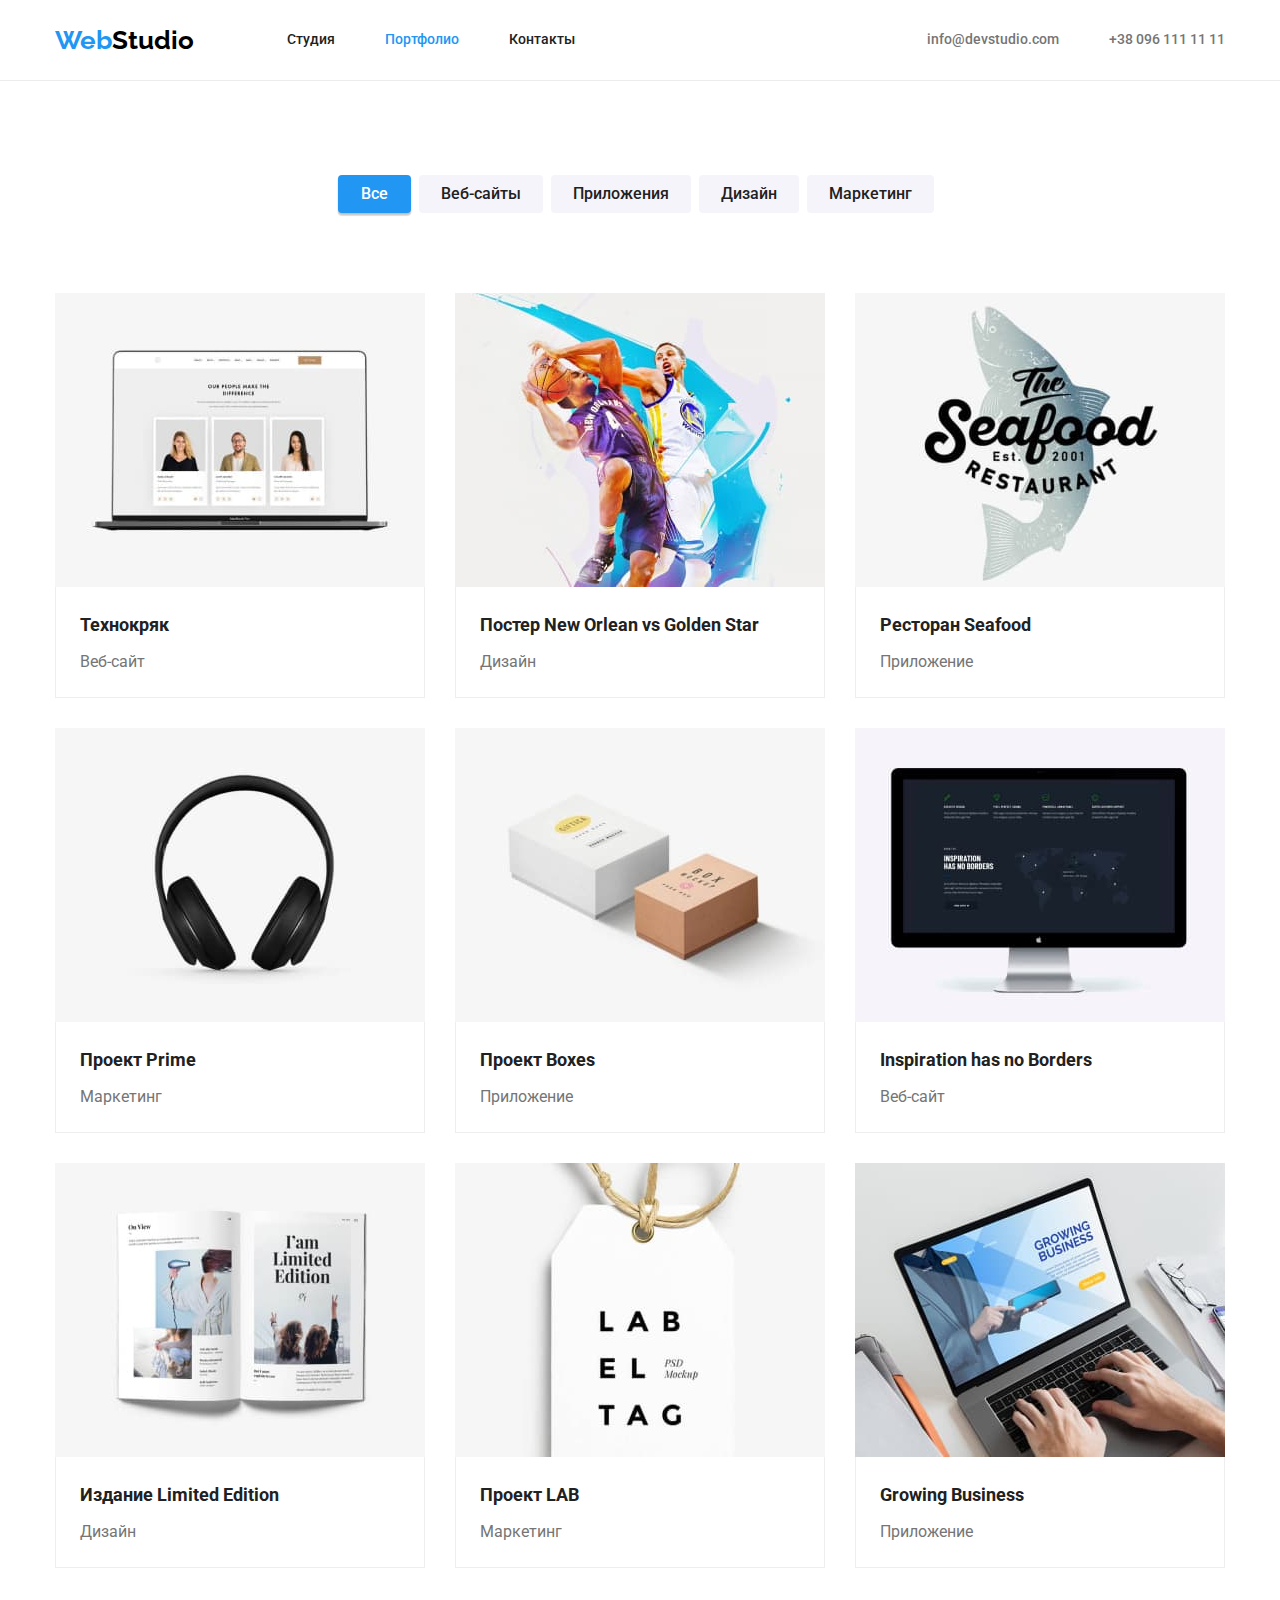
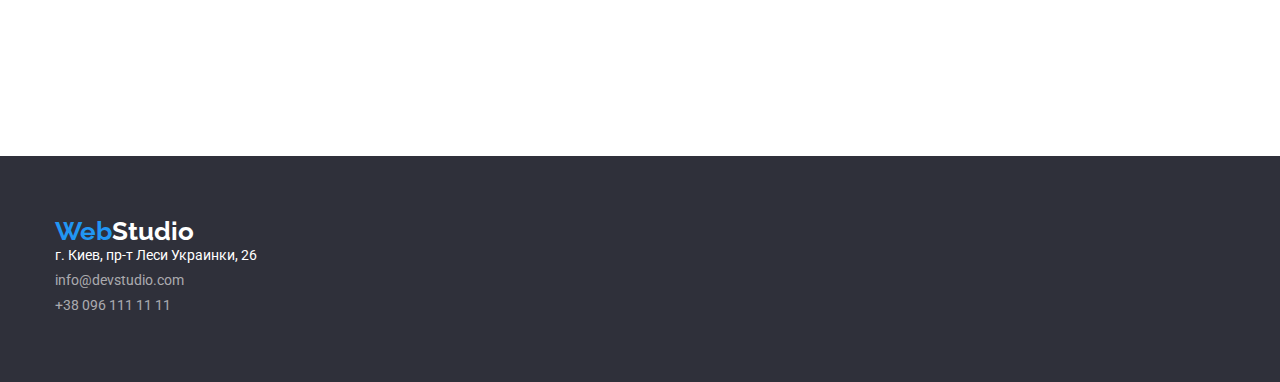
==== commit 82ad503e: "HW3-bug#7 I have a problem" ====
--- a/portfolio.html
+++ b/portfolio.html
@@ -5,12 +5,12 @@
     <meta http-equiv="X-UA-Compatible" content="IE=edge">
     <meta name="viewport" content="width=device-width, initial-scale=1.0">
     <title>Портфолио</title>
+    <link rel="stylesheet" href="https://cdnjs.cloudflare.com/ajax/libs/modern-normalize/1.1.0/modern-normalize.min.css">
     <link rel="preconnect" href="https://fonts.googleapis.com">
     <link rel="preconnect" href="https://fonts.gstatic.com" crossorigin>
     <link
         href="https://fonts.googleapis.com/css2?family=Oleo+Script&family=Raleway:wght@700&family=Roboto:wght@400;500;700;900&display=swap"
         rel="stylesheet">
-    <link rel="stylesheet" href="https://cdnjs.cloudflare.com/ajax/libs/modern-normalize/1.1.0/modern-normalize.min.css">
     <link rel="stylesheet" href="./css/styles.css">
 </head>
 <body>
--- a/css/styles.css
+++ b/css/styles.css
@@ -47,9 +47,8 @@
 .container{
   margin: 0 auto;
   padding: 0 15px;
-  width: 1170px;
-  outline: 2px solid tomato;
-  }
+  width: 1200px;
+}
 .section{
   padding-top: 94px;
   padding-bottom: 94px;
@@ -147,12 +146,12 @@
 .oder {
   background-color: var(--footer-color);
   text-align: center;
+  padding-top: 200px;
+  padding-bottom: 200px;
 }
 .oder-title {
   margin-top: 0;
-  margin-bottom: 0;
-  padding-top: 200px;
-  padding-bottom: 30px;
+  margin-bottom: 30px;
 
   color: var(--primary-white-color);
   font-weight: 900;
@@ -162,9 +161,7 @@
 .oder-btn {
   border-radius: 4px;
   padding: 10px 32px;
-  margin-bottom: 200px;
   min-width: 200px;
-  
   box-shadow: 0px 4px 4px rgba(0, 0, 0, 0.15);
   color: var(--primary-white-color);
   background-color: var(--accent-color);
@@ -195,8 +192,12 @@
   line-height: 1.16;
   text-align: center;
 }
-.features-img{
+.features-img {
   margin-right: var(--card-set-gap);
+}
+.features-img:last-child,
+.advant-content:last-child {
+  margin-right: 0;
 }
 .features {
   padding-bottom: 94px;
@@ -226,7 +227,7 @@
   font-weight: 700;
   line-height: 1.14;
 }
-.advant-content:nth-last-child(){
+.advant-content {
   margin-right: var(--card-set-gap);
 }
 .advant-text {
@@ -250,6 +251,8 @@
   text-align: center;
 }
 .team-name {
+  margin-top: 30px;
+  margin-bottom: 10px;
   color: var(--title-text-color);
   font-weight: 500;
   font-size: 16px;
@@ -257,6 +260,7 @@
   text-align: center;
 }
 .team-position {
+  margin-bottom: 30px;
   padding-bottom: 0;
   font-size: 16px;
   line-height: 1.19;
@@ -306,15 +310,14 @@
 }
 .adress{
   display: block;
-  margin-top: 20px;
-  }
+}
 .adress-coordinates {
   color: var(--primary-white-color);
   text-decoration: none;
   font-style: normal;
 }
 .adress-link {
-  margin: 9 px 0;
+  margin-top: 9px;
   color: var(--link-color);
   text-decoration: none;
   font-style: normal;
@@ -325,6 +328,7 @@
   color: var(--accent-color);
 }
 .logo-footer {
+  margin-bottom: 20px;
   color: var(--primary-white-color);
   text-decoration: none;
 
@@ -343,11 +347,11 @@
 }
 .filter-btn {
   border-radius: 4px;
-  margin-right: 3px;
+  margin-right: 8px;
   padding: 6px 22px;
-  min-width: 103px;
-
-  color: var(--primary-text-color);
+  min-width: 73px;
+
+  color: var(--title-text-color);
   background-color: var(--bacground-fon-color);
   border: none;
 
@@ -359,6 +363,7 @@
 
   cursor: pointer;
 }
+
 .filter-btn.current{
   color: var(--primary-white-color);
   background-color: var(--accent-color);
@@ -391,27 +396,24 @@
   line-height: 2;
 }
 .exmp-title {
-  color: var(--title-text-color);
-
+  margin-bottom: 4px;
   font-weight: 700;
   font-size: 18px;
   line-height: 2;
 
-  margin-top: 20px;
-  margin-bottom: 0;
+  color: var(--title-text-color);
 }
 .exmp-text {
-  color: var(--primary-text-color);
-  margin-top: 4px;
-  
   font-weight: 400;
   font-size: 16px;
   line-height: 1.875;
+
+  color: var(--primary-text-color);
 }
 .exmp-list{
   padding: 0;
+  margin-top: 0;
   margin-bottom: 94px;
-  margin-bottom: 0;
   
   display: flex;
   flex-wrap: wrap;
@@ -419,11 +421,12 @@
 .exmp-item{
   flex-basis: calc((100% - 60px)/3);
   margin-right: var(--card-set-gap);
+  margin-top: var(--card-set-gap);
 
   padding: 0;
   height: auto;
   width: 100%;
-  border-bottom: 1px solid #EEEEEE;
+  
 }
 .exmp-item:nth-child(3n){
   margin-right: 0;
@@ -433,4 +436,8 @@
 }
 .card-content{
   padding: 20px 24px;
-}
+
+  border-bottom: 1px solid #EEEEEE;
+  border-right: 1px solid #EEEEEE;
+  border-left: 1px solid #EEEEEE;
+}
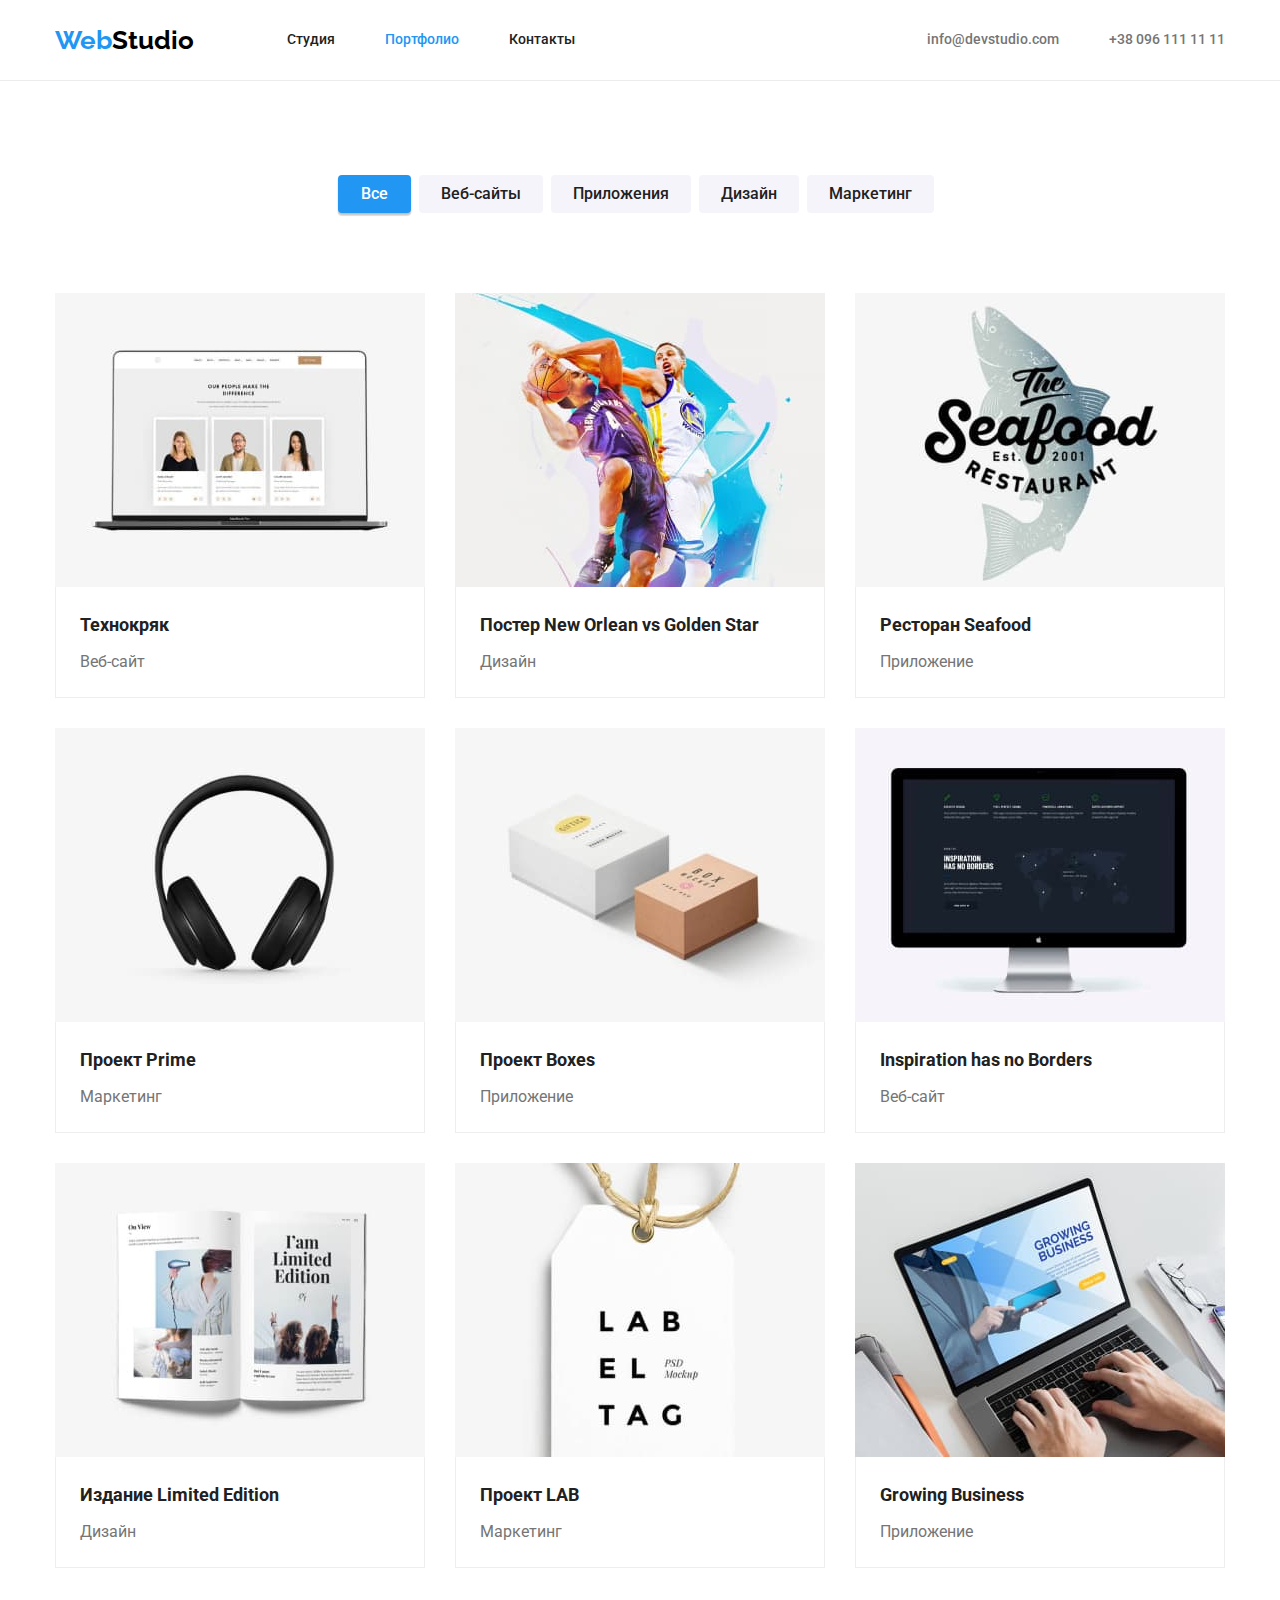
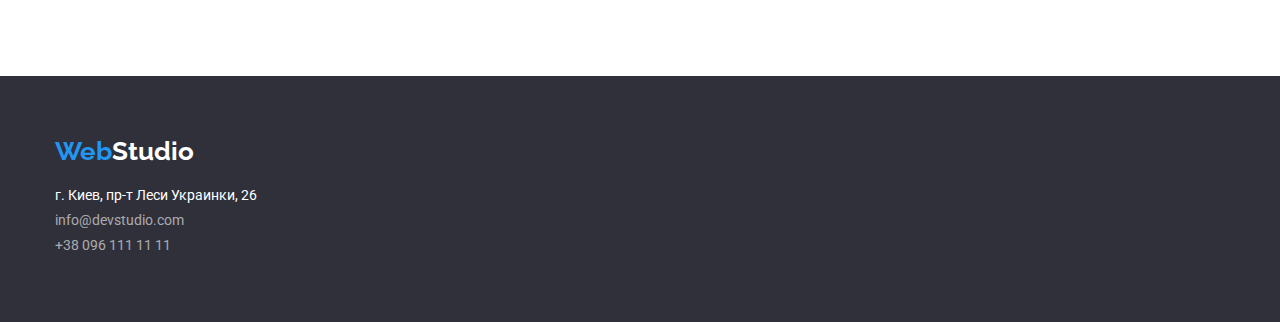
==== commit 618d0a0a: "HW-3-last" ====
--- a/portfolio.html
+++ b/portfolio.html
@@ -37,11 +37,11 @@
            <div class="container">
                 <h1 class="works-title">Our works</h1>
                 <ul class="filter-list">
-                    <li><button type="button" class="filter-btn current">Все</button></li>
-                    <li><button type="button" class="filter-btn">Веб-сайты</button></li>
-                    <li><button type="button" class="filter-btn">Приложения</button></li>
-                    <li><button type="button" class="filter-btn">Дизайн</button></li>
-                    <li><button type="button" class="filter-btn">Маркетинг</button></li>
+                    <li class="btn"><button type="button" class="filter-btn current">Все</button></li>
+                    <li class="btn"><button type="button" class="filter-btn">Веб-сайты</button></li>
+                    <li class="btn"><button type="button" class="filter-btn">Приложения</button></li>
+                    <li class="btn"><button type="button" class="filter-btn">Дизайн</button></li>
+                    <li class="btn"><button type="button" class="filter-btn">Маркетинг</button></li>
                 </ul>
                 <ul class="exmp-list">
                     <li class="exmp-item">
--- a/css/styles.css
+++ b/css/styles.css
@@ -54,6 +54,7 @@
   padding-bottom: 94px;
 }
 .logo {
+  padding: 24px 0;
   color: var(--logo-color);
   text-decoration: none;
  
@@ -229,6 +230,7 @@
 }
 .advant-content {
   margin-right: var(--card-set-gap);
+  flex-basis: calc(100% / 4 - 30px)
 }
 .advant-text {
   margin-top: 0;
@@ -239,6 +241,9 @@
 .team {
   background-color: var(--bacground-fon-color);
 }
+.team-content {
+padding: 30px 0;
+}
 .team-title {
   margin-top: 0;
   margin-bottom: 50px;
@@ -251,7 +256,6 @@
   text-align: center;
 }
 .team-name {
-  margin-top: 30px;
   margin-bottom: 10px;
   color: var(--title-text-color);
   font-weight: 500;
@@ -260,7 +264,6 @@
   text-align: center;
 }
 .team-position {
-  margin-bottom: 30px;
   padding-bottom: 0;
   font-size: 16px;
   line-height: 1.19;
@@ -317,7 +320,7 @@
   font-style: normal;
 }
 .adress-link {
-  margin-top: 9px;
+  margin-bottom: 9px;
   color: var(--link-color);
   text-decoration: none;
   font-style: normal;
@@ -328,6 +331,8 @@
   color: var(--accent-color);
 }
 .logo-footer {
+  display: block;
+  padding: 0;
   margin-bottom: 20px;
   color: var(--primary-white-color);
   text-decoration: none;
@@ -345,9 +350,11 @@
 .works{
   margin-top: 0;
 }
+.btn {
+ margin-right: 8px;
+}
 .filter-btn {
   border-radius: 4px;
-  margin-right: 8px;
   padding: 6px 22px;
   min-width: 73px;
 
@@ -413,7 +420,6 @@
 .exmp-list{
   padding: 0;
   margin-top: 0;
-  margin-bottom: 94px;
   
   display: flex;
   flex-wrap: wrap;
@@ -426,7 +432,6 @@
   padding: 0;
   height: auto;
   width: 100%;
-  
 }
 .exmp-item:nth-child(3n){
   margin-right: 0;
